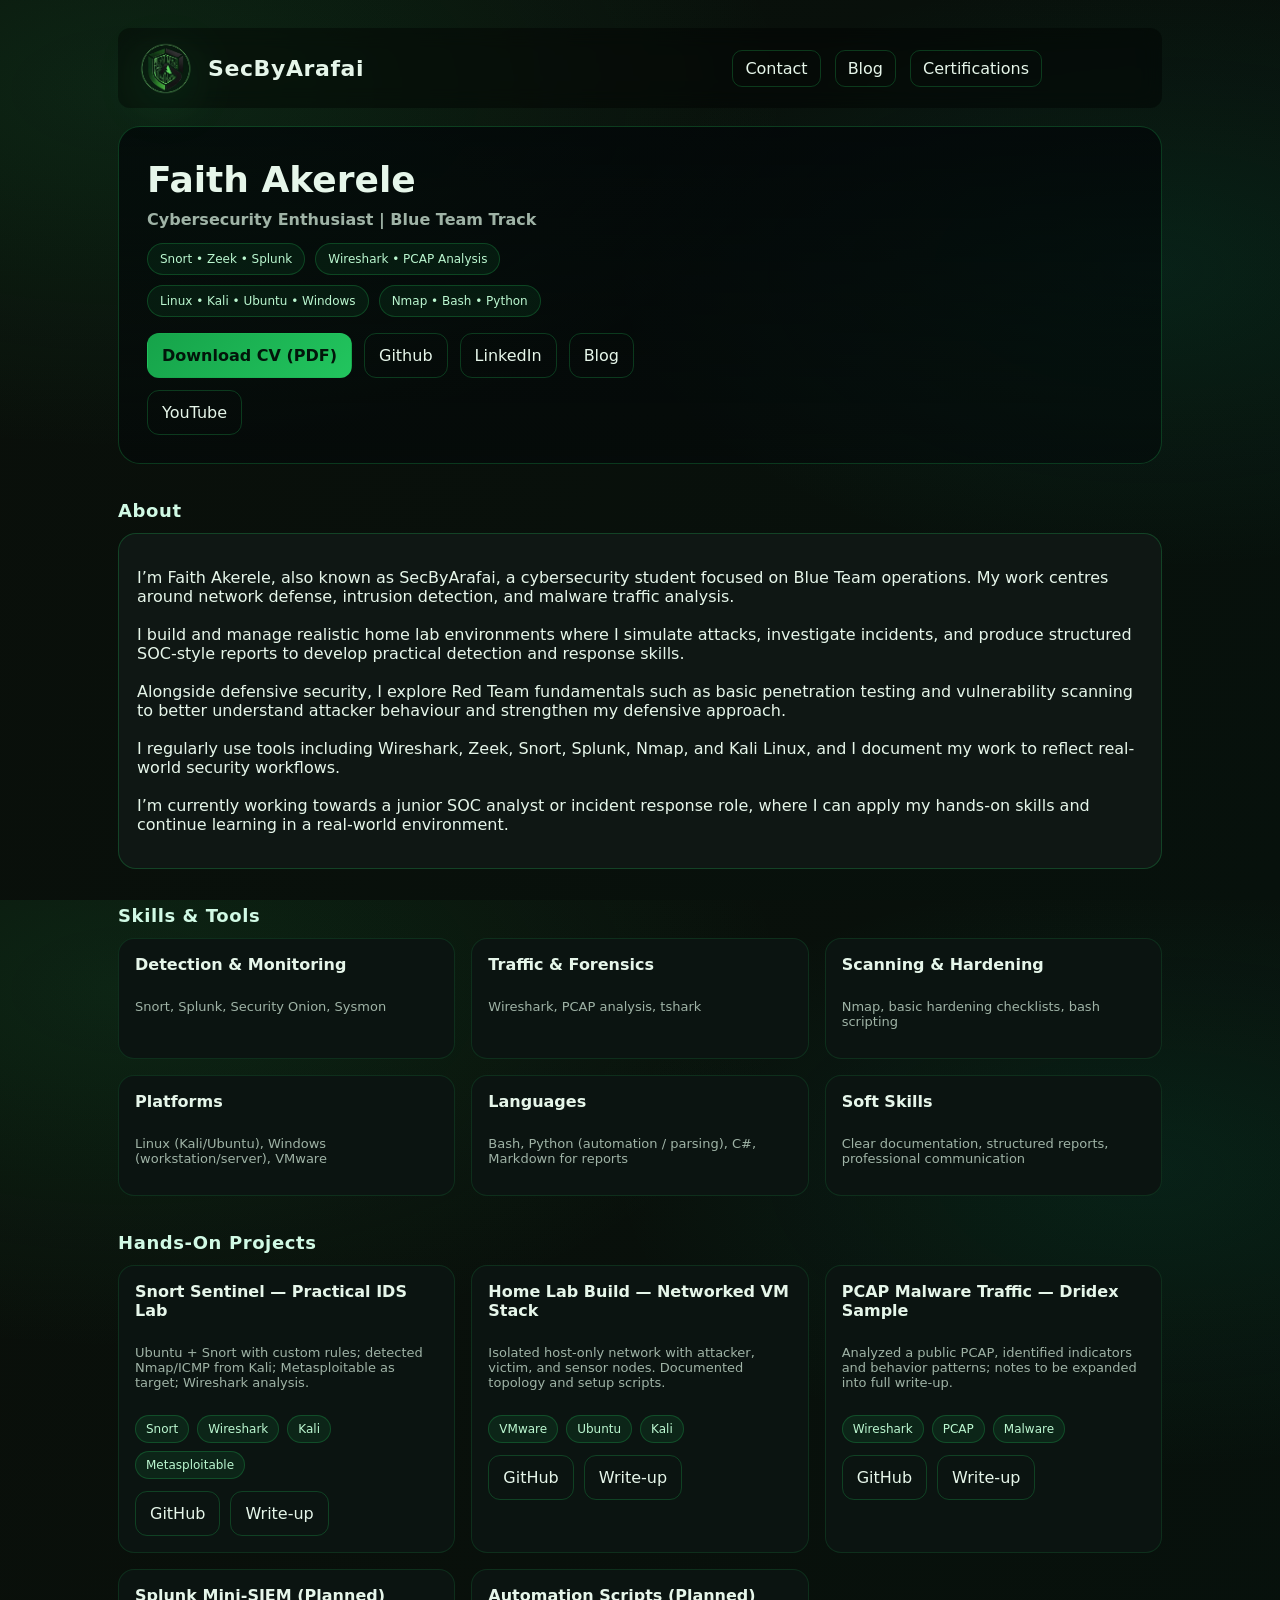
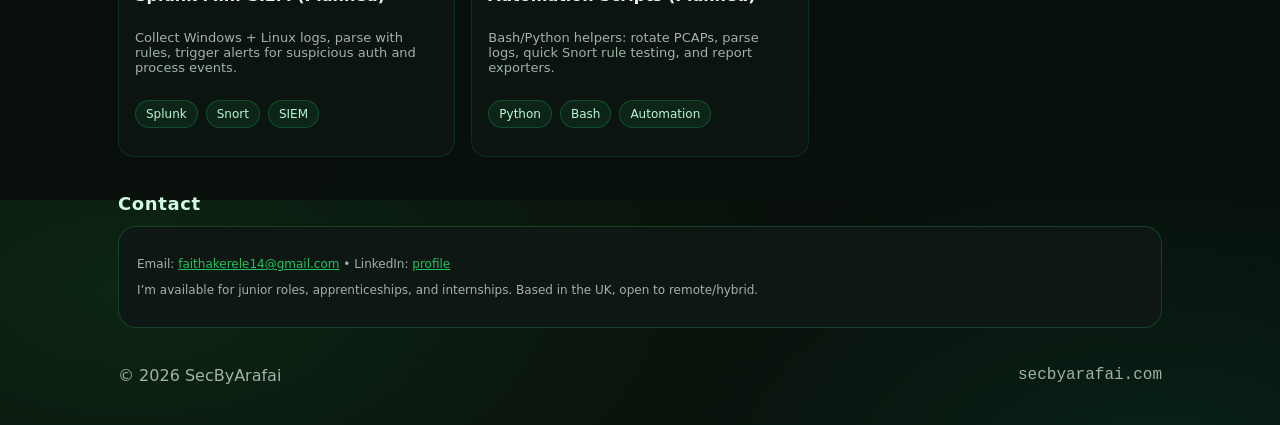
==== secbyarafai-main/index.html @ d33345d7 "Add files via upload" ====
<!doctype html>
<html lang="en">
  <head>
    <meta charset="utf-8" />
    <meta name="viewport" content="width=device-width, initial-scale=1" />
    <title>SecByArafai - Cybersecurity Portfolio</title>
    <meta
      name="description"
      content="SecByArafai - Cybersecurity portfolio. Blue Team, IDS, malware traffic analysis, and home lab projects. Recruiter-friendly."
    />
    <meta name="theme-color" content="#0b1110" />
    <meta property="og:title" content="SecByArafai - Cybersecurity Portfolio" />
    <meta
      property="og:description"
      content="Hands‑on security projects, skills, and certifications (Security+, CySA+)."
    />
    <meta property="og:type" content="website" />
    <meta property="og:url" content="https://secbyarafai.com" />
    <link rel="icon" href="img/logo-removebg-preview.png" />
    <link rel="stylesheet" href="style.css" />
  </head>
  <body>
    <div class="wrap">
      <header>
        <div class="brand">
          <img src="img/logo-removebg-preview.png" />
          <h1>SecByArafai</h1>
        </div>

        <!-- BURGER BUTTON -->
        <div class="menu-toggle" id="menu-toggle">☰</div>

        <nav id="nav-menu" aria-label="Primary">
          <a href="#contact">Contact</a>
          <a href="blog.html">Blog</a>
          <a href="certifications.html">Certifications</a>
        </nav>
      </header>

      <!-- HERO -->
      <section class="hero" id="top">
        <div>
          <h2>Faith Akerele</h2>
          <p>
            <strong>Cybersecurity Enthusiast | Blue Team Track</strong> <br />
          </p>
          <div class="badges">
            <span class="badge">Snort • Zeek • Splunk</span>
            <span class="badge">Wireshark • PCAP Analysis</span>
            <span class="badge">Linux • Kali • Ubuntu • Windows</span>
            <span class="badge">Nmap • Bash • Python</span>
          </div>
          <div class="cta">
            <a
              class="btn primary"
              href="files/FAITH AKERELE-CV.pdf"
              target="_blank"
              >Download CV (PDF)</a
            >
            <a
              class="btn"
              href="https://github.com/secbyarafai"
              target="_blank"
              rel="noopener"
              >Github</a
            >
            <a
              class="btn"
              href="https://www.linkedin.com/in/faith-akerele?lipi=urn%3Ali%3Apage%3Ad_flagship3_profile_view_base_contact_details%3Bx8mu2BXESqSLhinvtcN8IA%3D%3D"
              target="_blank"
              rel="noopener"
              >LinkedIn</a
            >
            <a
              class="btn"
              href="https://medium.com/@secbyarafai"
              target="_blank"
              rel="noopener"
              >Blog</a
            >
            <a
              class="btn"
              href="https://www.youtube.com/@secbyarafai"
              target="_blank"
              rel="noopener"
              >YouTube</a
            >
          </div>
        </div>
        <!-- <div class="panel">
          <div class="sec-title"><h3>Quick Profile</h3></div>
          <div class="list">
            <div class="item">
              <h4>Location</h4>
              <p class="small">
                United Kingdom (open to UK cyber apprenticeships / junior roles)
              </p>
            </div>
            <div class="item">
              <h4>Focus</h4>
              <p class="small">
                Blue Team, detection engineering, network security, SOC skills
              </p>
            </div>
            <div class="item">
              <h4>Blog</h4>
              <p class="small">
                <a
                  href="https://secbyarafai.blogspot.com/"
                  target="_blank"
                  rel="noopener"
                  >secbyarafai.blogspot.com</a
                >
              </p>
            </div>
            <div class="item">
               <a
              class="btn"  
              href="https://github.com/secbyarafai"
              target="_blank"
              rel="noopener"
              >Github</a
            >
            </div>
            <div class="item">
              <h4>LinkeIn</h4>
              <p class="small">
                <a
                  href="https://www.linkedin.com/in/akerele-faith-090ba2268/"
                  target="_blank"
                  rel="noopener"
                  >linkedin.com/secbyarafai</a
                >
              </p>
            </div>
          </div>
        </div> -->
      </section>

      <!-- ABOUT -->
      <section id="about">
        <div class="sec-title"><h3>About</h3></div>
        <div class="panel">
          <p>
            I’m Faith Akerele, also known as SecByArafai, a cybersecurity
            student focused on Blue Team operations. My work centres around
            network defense, intrusion detection, and malware traffic analysis.
            <br />
            <br />
            I build and manage realistic home lab environments where I simulate
            attacks, investigate incidents, and produce structured SOC-style
            reports to develop practical detection and response skills.
            <br /><br />
            Alongside defensive security, I explore Red Team fundamentals such
            as basic penetration testing and vulnerability scanning to better
            understand attacker behaviour and strengthen my defensive approach.
            <br /><br />
            I regularly use tools including Wireshark, Zeek, Snort, Splunk,
            Nmap, and Kali Linux, and I document my work to reflect real-world
            security workflows. <br /><br />
            I’m currently working towards a junior SOC analyst or incident
            response role, where I can apply my hands-on skills and continue
            learning in a real-world environment.
          </p>
        </div>
      </section>

      <!-- SKILLS -->
      <section id="skills">
        <div class="sec-title"><h3>Skills & Tools</h3></div>
        <div class="grid">
          <div class="card">
            <h4>Detection & Monitoring</h4>
            <p class="meta">Snort, Splunk, Security Onion, Sysmon</p>
          </div>
          <div class="card">
            <h4>Traffic & Forensics</h4>
            <p class="meta">Wireshark, PCAP analysis, tshark</p>
          </div>
          <div class="card">
            <h4>Scanning & Hardening</h4>
            <p class="meta">Nmap, basic hardening checklists, bash scripting</p>
          </div>
          <div class="card">
            <h4>Platforms</h4>
            <p class="meta">
              Linux (Kali/Ubuntu), Windows (workstation/server), VMware
            </p>
          </div>
          <div class="card">
            <h4>Languages</h4>
            <p class="meta">
              Bash, Python (automation / parsing), C#, Markdown for reports
            </p>
          </div>
          <div class="card">
            <h4>Soft Skills</h4>
            <p class="meta">
              Clear documentation, structured reports, professional
              communication
            </p>
          </div>
        </div>
      </section>

      <!-- PROJECTS -->
      <section id="projects">
        <div class="sec-title">
          <h3>Hands‑On Projects</h3>
        </div>
        <div class="grid" id="projectGrid"></div>
      </section>

      <!-- CONTACT -->
      <section id="contact">
        <div class="sec-title"><h3>Contact</h3></div>
        <div class="panel">
          <p class="small">
            Email:
            <a href="mailto:faithakerele14@gmail.com"
              >faithakerele14@gmail.com</a
            >
            • LinkedIn:
            <a
              href="https://www.linkedin.com/in/faith-akerele?lipi=urn%3Ali%3Apage%3Ad_flagship3_profile_view_base_contact_details%3Bx8mu2BXESqSLhinvtcN8IA%3D%3D"
              target="_blank"
              rel="noopener"
              >profile</a
            >
          </p>
          <p class="small">
            I’m available for junior roles, apprenticeships, and internships.
            Based in the UK, open to remote/hybrid.
          </p>
        </div>
      </section>

      <footer>
        <span>© <span id="year"></span> SecByArafai</span>
        <span class="mono">secbyarafai.com</span>
      </footer>
    </div>

    <script>
      // === EDIT ME: Projects data (8 slots) ======================================
      // Swap titles, descriptions, and links. Set hidden:true to temporarily hide.
      const projects = [
        {
          title: "Snort Sentinel — Practical IDS Lab",
          desc: "Ubuntu + Snort with custom rules; detected Nmap/ICMP from Kali; Metasploitable as target; Wireshark analysis.",
          tags: ["Snort", "Wireshark", "Kali", "Metasploitable"],
          links: {
            repo: "https://github.com/secbyarafai/Cybersecurity-Portfolio/tree/main/Projects/IDS-Lab",
            blog: "https://medium.com/@secbyarafai/practical-ids-lab-snort-a599915b10d6",
          },
        },
        {
          title: "Home Lab Build — Networked VM Stack",
          desc: "Isolated host‑only network with attacker, victim, and sensor nodes. Documented topology and setup scripts.",
          tags: ["VMware", "Ubuntu", "Kali"],
          links: {
            repo: "https://github.com/secbyarafai",
            blog: "https://secbyarafai.blogspot.com/2025/08/project-1-building-my-personal.html",
          },
        },
        {
          title: "PCAP Malware Traffic — Dridex Sample",
          desc: "Analyzed a public PCAP, identified indicators and behavior patterns; notes to be expanded into full write‑up.",
          tags: ["Wireshark", "PCAP", "Malware"],
          links: {
            repo: "https://github.com/secbyarafai/Cybersecurity-Portfolio/tree/main/Projects/Malware-Analysis",
            blog: "https://medium.com/@secbyarafai/malware-traffic-analysis-with-wireshark-detecting-dridex-c2-traffic-531d254edb0d",
          },
        },
        {
          title: "Splunk Mini‑SIEM (Planned)",
          desc: "Collect Windows + Linux logs, parse with rules, trigger alerts for suspicious auth and process events.",
          tags: ["Splunk", "Snort", "SIEM"],
          links: { repo: "#", blog: "#" },
        },
        // {
        //   title: "Zeek Network Telemetry (Planned)",
        //   desc: "Deploy Zeek alongside Snort; baseline traffic, create detections for scanning/strange TLS.",
        //   tags: ["Zeek", "Detection"],
        //   links: { repo: "#", blog: "#" },
        // },
        // {
        //   title: "Vulnerability Assessment Lab",
        //   desc: "Nmap + OpenVAS against a lab network; prioritize findings; remediation checklist and clean PDF report.",
        //   tags: ["Nmap", "OpenVAS", "Reporting"],
        //   links: { repo: "#", blog: "#" },
        // },
        // {
        //   title: "Phishing Simulation & Awareness (Planned)",
        //   desc: "Design a safe internal phishing campaign in lab; measure click‑through; write awareness guidance.",
        //   tags: ["Phishing", "Training"],
        //   links: { repo: "#", blog: "#" },
        // },
        {
          title: "Automation Scripts (Planned)",
          desc: "Bash/Python helpers: rotate PCAPs, parse logs, quick Snort rule testing, and report exporters.",
          tags: ["Python", "Bash", "Automation"],
          links: { repo: "#", blog: "#" },
        },
      ];

      const grid = document.getElementById("projectGrid");
      projects.forEach((p) => {
        const el = document.createElement("article");
        el.className = "card";
        el.innerHTML = `
        <h4>${p.title}</h4>
        <p class="meta">${p.desc}</p>
        <div class="tags">${(p.tags || [])
          .map((t) => `<span class='tag'>${t}</span>`)
          .join("")}</div>
        <div class="actions">
          ${
            p.links?.repo && p.links.repo !== "#"
              ? `<a class='btn' href='${p.links.repo}' target='_blank' rel='noopener'>GitHub</a>`
              : ""
          }
          ${
            p.links?.blog && p.links.blog !== "#"
              ? `<a class='btn' href='${p.links.blog}' target='_blank' rel='noopener'>Write‑up</a>`
              : ""
          }
        </div>`;
        grid.appendChild(el);
      });

      document.getElementById("year").textContent = new Date().getFullYear();

      const toggle = document.getElementById("menu-toggle");
      const nav = document.getElementById("nav-menu");

      toggle.addEventListener("click", () => {
        nav.classList.toggle("active");
        toggle.textContent = nav.classList.contains("active") ? "✕" : "☰";
      });
    </script>

    <!--
  EDITING NOTES (quick):
  1) Swap logo: replace logo.png in the same folder.
  2) Update CV link: replace SecByArafai_CV.pdf with your file or remove the button.
  3) Projects: edit the "projects" array above — add real links and descriptions as you publish.
  4) Colors: tweak --green / --green-2 if you want a different shade.
  5) Host: drop this file + logo into Netlify (or your existing repo) and point secbyarafai.com at it.
  --></body>
</html>
---- secbyarafai-main/style.css ----
:root {
        --bg: #0a0f0a;
        --panel: #0f1714;
        --panel2: #0b1411;
        --text: #e6f6ea;
        --muted: #9fb3a6;
        --green: #16a34a;
        --green-2: #22c55e;
        --outline: rgba(34, 197, 94, 0.25);
        --card: #0b1411;
        --card-border: rgba(34, 197, 94, 0.15);
      }
      * {
        box-sizing: border-box;
      }
      html,
      body {
        height: 100%;
      }
      body {
        margin: 0;
        background: radial-gradient(
            1100px 600px at 10% 10%,
            rgba(34, 197, 94, 0.12),
            transparent 60%
          ),
          radial-gradient(
            900px 500px at 90% 30%,
            rgba(16, 185, 129, 0.1),
            transparent 60%
          ),
          linear-gradient(120deg, var(--bg), #07110c);
        color: var(--text);
        font-family: ui-sans-serif, system-ui, -apple-system, Segoe UI, Roboto,
          Helvetica, Arial;
      }
      a {
        color: var(--green-2);
      }
      .wrap {
        max-width: 1100px;
        margin-inline: auto;
        padding: 28px;
      }
header {
  position: sticky;
  top: 0;
  z-index: 1000;

  display: flex;
  align-items: center;
  justify-content: space-between;

  padding: 12px 20px;

  background: rgba(0, 0, 0, 0.4);
  backdrop-filter: blur(10px);
  border-radius: 12px;
}
    
      .brand {
        display: flex;
        align-items: center;
        gap: 14px;
      }
      .brand img {
        width: 56px;
        height: 56px;
        object-fit: contain;
        filter: drop-shadow(0 10px 24px rgba(34, 197, 94, 0.35));
      }
      .brand h1 {
        margin: 0;
        font-size: 22px;
        letter-spacing: 0.6px;
      }
      .blog-img {
  width: 100%;
  height: 120px;   /* fixed height = clean layout */
  object-fit: cover;
  border-radius: 10px;
  margin: 10px 0;
}
.cert-img {
  width: 100%;
  height: 160px;
  object-fit: cover;
  border-radius: 12px;
  margin: 10px 0;
  cursor: pointer;
  transition: transform 0.2s ease;
}

.cert-img:hover {
  transform: scale(1.03);
}
      nav {
        display: flex;
        gap: 14px;
        flex-wrap: wrap;
        margin: 0 100px;
      }
      nav a {
        padding: 8px 12px;
        border: 1px solid var(--outline);
        border-radius: 10px;
        text-decoration: none;
        color: var(--text);
      }
      nav a:hover {
        background: rgba(34, 197, 94, 0.08);
      }

      .hero {
        margin-top: 18px;
        border: 1px solid var(--outline);
        background: linear-gradient(
          180deg,
          rgba(2, 6, 8, 0.75),
          rgba(2, 6, 8, 0.45)
        );
        padding: 28px;
        border-radius: 22px;
        display: grid;
        grid-template-columns: 1.1fr 0.9fr;
        gap: 22px;
      }
      .hero h2 {
        margin: 4px 0 10px;
        font-size: clamp(24px, 3.2vw, 36px);
      }
      .hero p {
        margin: 0;
        color: var(--muted);
      }
      .badges {
        margin-top: 14px;
        display: flex;
        gap: 10px;
        flex-wrap: wrap;
      }
      .badge {
        border: 1px solid var(--outline);
        background: rgba(34, 197, 94, 0.08);
        padding: 8px 12px;
        border-radius: 999px;
        font-size: 12px;
        color: #bbf7d0;
      }
      .cta {
        display: flex;
        gap: 12px;
        flex-wrap: wrap;
        margin-top: 16px;
      }
      .btn {
        display: inline-flex;
        align-items: center;
        gap: 10px;
        padding: 12px 14px;
        border-radius: 12px;
        border: 1px solid var(--outline);
        color: var(--text);
        text-decoration: none;
      }
      .btn.primary {
        background: linear-gradient(135deg, var(--green), var(--green-2));
        color: #02150a;
        border-color: transparent;
        font-weight: 700;
      }

      section {
        margin-top: 36px;
      }
      .sec-title {
        display: flex;
        align-items: center;
        justify-content: space-between;
        margin: 0 0 12px;
      }
      .sec-title h3 {
        margin: 0;
        font-size: 18px;
        letter-spacing: 0.6px;
        color: #d1fae5;
      }
      .panel {
        border: 1px solid var(--outline);
        background: var(--panel);
        border-radius: 18px;
        padding: 18px;
      }
      .grid {
        display: grid;
        grid-template-columns: repeat(3, minmax(0, 1fr));
        gap: 16px;
      }
      .card {
        border: 1px solid var(--card-border);
        border-radius: 16px;
        background: var(--card);
        padding: 16px;
        display: flex;
        flex-direction: column;
        gap: 12px;
      }
      .card h4 {
        margin: 0;
        font-size: 16px;
      }
      .tags {
        display: flex;
        gap: 8px;
        flex-wrap: wrap;
      }
      .tag {
        font-size: 12px;
        color: #bbf7d0;
        background: rgba(34, 197, 94, 0.1);
        padding: 6px 10px;
        border: 1px solid var(--outline);
        border-radius: 999px;
      }
      .card .meta {
        color: var(--muted);
        font-size: 13px;
      }
      .actions {
        display: flex;
        gap: 10px;
        flex-wrap: wrap;
      }
      .small {
        font-size: 12px;
        color: var(--muted);
      }

      .list {
        display: grid;
        grid-template-columns: repeat(2, minmax(0, 1fr));
        gap: 16px;
      }
      .list .item {
        border: 1px solid var(--outline);
        border-radius: 14px;
        padding: 14px;
        background: var(--panel2);
      }
      .list .item h4 {
        margin: 0 0 4px;
      }

      footer {
        margin: 38px 0 12px;
        color: var(--muted);
        display: flex;
        justify-content: space-between;
        flex-wrap: wrap;
        gap: 12px;
      }
      .mono {
        font-family: ui-monospace, SFMono-Regular, Menlo, Monaco, Consolas,
          "Liberation Mono", "Courier New", monospace;
      }

      @media (max-width: 980px) {
        .grid {
          grid-template-columns: repeat(2, minmax(0, 1fr));
        }
        .hero {
          grid-template-columns: 1fr;
        }
      }
      @media (max-width: 620px) {
        .grid {
          grid-template-columns: 1fr;
        }
        .list {
          grid-template-columns: 1fr;
        }
        .brand h1 {
          display: none;
        }
      }

      /* Focus rings for a11y */
      a:focus-visible,
      button:focus-visible {
        outline: 2px solid var(--green-2);
        outline-offset: 2px;
        border-radius: 8px;
      }
      .btn:hover{
        background-color: #0f1714;
      }

    /* Burger icon */
.menu-toggle {
  display: none;
  font-size: 26px;
  cursor: pointer;
  /* margin-left: 10px; */
  margin-left: auto;
}

/* Mobile styles */
:root {
        --bg: #0a0f0a;
        --panel: #0f1714;
        --panel2: #0b1411;
        --text: #e6f6ea;
        --muted: #9fb3a6;
        --green: #16a34a;
        --green-2: #22c55e;
        --outline: rgba(34, 197, 94, 0.25);
        --card: #0b1411;
        --card-border: rgba(34, 197, 94, 0.15);
      }
      * {
        box-sizing: border-box;
      }
      html,
      body {
        height: 100%;
      }
      body {
        margin: 0;
        background: radial-gradient(
            1100px 600px at 10% 10%,
            rgba(34, 197, 94, 0.12),
            transparent 60%
          ),
          radial-gradient(
            900px 500px at 90% 30%,
            rgba(16, 185, 129, 0.1),
            transparent 60%
          ),
          linear-gradient(120deg, var(--bg), #07110c);
        color: var(--text);
        font-family: ui-sans-serif, system-ui, -apple-system, Segoe UI, Roboto,
          Helvetica, Arial;
      }
      a {
        color: var(--green-2);
      }
      .wrap {
        max-width: 1100px;
        margin-inline: auto;
        padding: 28px;
      }
header {
  position: sticky;
  top: 0;
  z-index: 1000;

  /* also needs relative so child nav with position:absolute anchors here */
  /* sticky+relative both work together */
  
  display: flex;
  align-items: center;
  justify-content: space-between;

  padding: 12px 20px;

  background: rgba(0, 0, 0, 0.4);
  backdrop-filter: blur(10px);
  border-radius: 12px;

  /* needed so absolute nav can escape header bounds */
  overflow: visible;
}
    
      .brand {
        display: flex;
        align-items: center;
        gap: 14px;
      }
      .brand img {
        width: 56px;
        height: 56px;
        object-fit: contain;
        filter: drop-shadow(0 10px 24px rgba(34, 197, 94, 0.35));
      }
      .brand h1 {
        margin: 0;
        font-size: 22px;
        letter-spacing: 0.6px;
      }
      .blog-img {
  width: 100%;
  height: 120px;   /* fixed height = clean layout */
  object-fit: cover;
  border-radius: 10px;
  margin: 10px 0;
}
.cert-img {
  width: 100%;
  height: 160px;
  object-fit: cover;
  border-radius: 12px;
  margin: 10px 0;
  cursor: pointer;
  transition: transform 0.2s ease;
}

.cert-img:hover {
  transform: scale(1.03);
}
      nav {
        display: flex;
        gap: 14px;
        flex-wrap: wrap;
        margin: 0 100px;
      }
      nav a {
        padding: 8px 12px;
        border: 1px solid var(--outline);
        border-radius: 10px;
        text-decoration: none;
        color: var(--text);
      }
      nav a:hover {
        background: rgba(34, 197, 94, 0.08);
      }

      .hero {
        margin-top: 18px;
        border: 1px solid var(--outline);
        background: linear-gradient(
          180deg,
          rgba(2, 6, 8, 0.75),
          rgba(2, 6, 8, 0.45)
        );
        padding: 28px;
        border-radius: 22px;
        display: grid;
        grid-template-columns: 1.1fr 0.9fr;
        gap: 22px;
      }
      .hero h2 {
        margin: 4px 0 10px;
        font-size: clamp(24px, 3.2vw, 36px);
      }
      .hero p {
        margin: 0;
        color: var(--muted);
      }
      .badges {
        margin-top: 14px;
        display: flex;
        gap: 10px;
        flex-wrap: wrap;
      }
      .badge {
        border: 1px solid var(--outline);
        background: rgba(34, 197, 94, 0.08);
        padding: 8px 12px;
        border-radius: 999px;
        font-size: 12px;
        color: #bbf7d0;
      }
      .cta {
        display: flex;
        gap: 12px;
        flex-wrap: wrap;
        margin-top: 16px;
      }
      .btn {
        display: inline-flex;
        align-items: center;
        gap: 10px;
        padding: 12px 14px;
        border-radius: 12px;
        border: 1px solid var(--outline);
        color: var(--text);
        text-decoration: none;
      }
      .btn.primary {
        background: linear-gradient(135deg, var(--green), var(--green-2));
        color: #02150a;
        border-color: transparent;
        font-weight: 700;
      }

      section {
        margin-top: 36px;
      }
      .sec-title {
        display: flex;
        align-items: center;
        justify-content: space-between;
        margin: 0 0 12px;
      }
      .sec-title h3 {
        margin: 0;
        font-size: 18px;
        letter-spacing: 0.6px;
        color: #d1fae5;
      }
      .panel {
        border: 1px solid var(--outline);
        background: var(--panel);
        border-radius: 18px;
        padding: 18px;
      }
      .me{
        width: 100%;
        height: auto;
        border-radius: 12px;
        margin: 18px 0;
        display: block;
      }
      .grid {
        display: grid;
        grid-template-columns: repeat(3, minmax(0, 1fr));
        gap: 16px;
      }
      .card {
        border: 1px solid var(--card-border);
        border-radius: 16px;
        background: var(--card);
        padding: 16px;
        display: flex;
        flex-direction: column;
        gap: 12px;
      }
      .card h4 {
        margin: 0;
        font-size: 16px;
      }
      .tags {
        display: flex;
        gap: 8px;
        flex-wrap: wrap;
      }
      .tag {
        font-size: 12px;
        color: #bbf7d0;
        background: rgba(34, 197, 94, 0.1);
        padding: 6px 10px;
        border: 1px solid var(--outline);
        border-radius: 999px;
      }
      .card .meta {
        color: var(--muted);
        font-size: 13px;
      }
      .actions {
        display: flex;
        gap: 10px;
        flex-wrap: wrap;
      }
      .small {
        font-size: 12px;
        color: var(--muted);
      }

      .list {
        display: grid;
        grid-template-columns: repeat(2, minmax(0, 1fr));
        gap: 16px;
      }
      .list .item {
        border: 1px solid var(--outline);
        border-radius: 14px;
        padding: 14px;
        background: var(--panel2);
      }
      .list .item h4 {
        margin: 0 0 4px;
      }

      footer {
        margin: 38px 0 12px;
        color: var(--muted);
        display: flex;
        justify-content: space-between;
        flex-wrap: wrap;
        gap: 12px;
      }
      .mono {
        font-family: ui-monospace, SFMono-Regular, Menlo, Monaco, Consolas,
          "Liberation Mono", "Courier New", monospace;
      }

      @media (max-width: 980px) {
        .grid {
          grid-template-columns: repeat(2, minmax(0, 1fr));
        }
        .hero {
          grid-template-columns: 1fr;
        }
      }
      @media (max-width: 620px) {
        .grid {
          grid-template-columns: 1fr;
        }
        .list {
          grid-template-columns: 1fr;
        }
        .brand h1 {
          display: none;
        }
      }

      /* Focus rings for a11y */
      a:focus-visible,
      button:focus-visible {
        outline: 2px solid var(--green-2);
        outline-offset: 2px;
        border-radius: 8px;
      }
      .btn:hover{
        background-color: #0f1714;
      }

    /* Burger icon */
.menu-toggle {
  display: none;
  font-size: 26px;
  cursor: pointer;
  /* margin-left: 10px; */
  margin-left: auto;
}

/* Mobile styles */
@media (max-width: 768px) {

  .menu-toggle {
    display: block;
    font-size: 26px;
    cursor: pointer;
    margin-left: auto;
  }

  nav {
    display: none;
    flex-direction: column;
    position: absolute;
    top: calc(100% + 8px); /* sit just below the header */
    right: 0;
    z-index: 999;
    min-width: 250px;
    background: rgba(10, 20, 14, 0.97);
    border: 1px solid rgba(34, 197, 94, 0.25);
    border-radius: 12px;
    padding: 8px;
    gap: 4px;
    box-shadow: 0 8px 32px rgba(0, 0, 0, 0.5);
  }

  nav.active {
    display: flex;
  }

  nav a {
    padding: 10px 14px;
    border-radius: 8px;
    text-align: left;
    border: none; /* remove individual borders inside dropdown */
  }

  nav a:hover {
    background: rgba(34, 197, 94, 0.1);
  }
}

#lightbox {
  display: none;
  position: fixed;
  z-index: 9999;
  top: 0;
  left: 0;
  width: 100%;
  height: 100%;
  background: rgba(0,0,0,0.95);

  display: flex;
  justify-content: center;
  align-items: center;
}

#lightbox img {
  max-width: 95%;
  max-height: 95%;
  object-fit: contain;
  border-radius: 12px;
  transition: transform 0.2s ease;
}

#closeBtn {
  position: absolute;
  top: 20px;
  right: 30px;
  font-size: 40px;
  color: white;
  cursor: pointer;
}
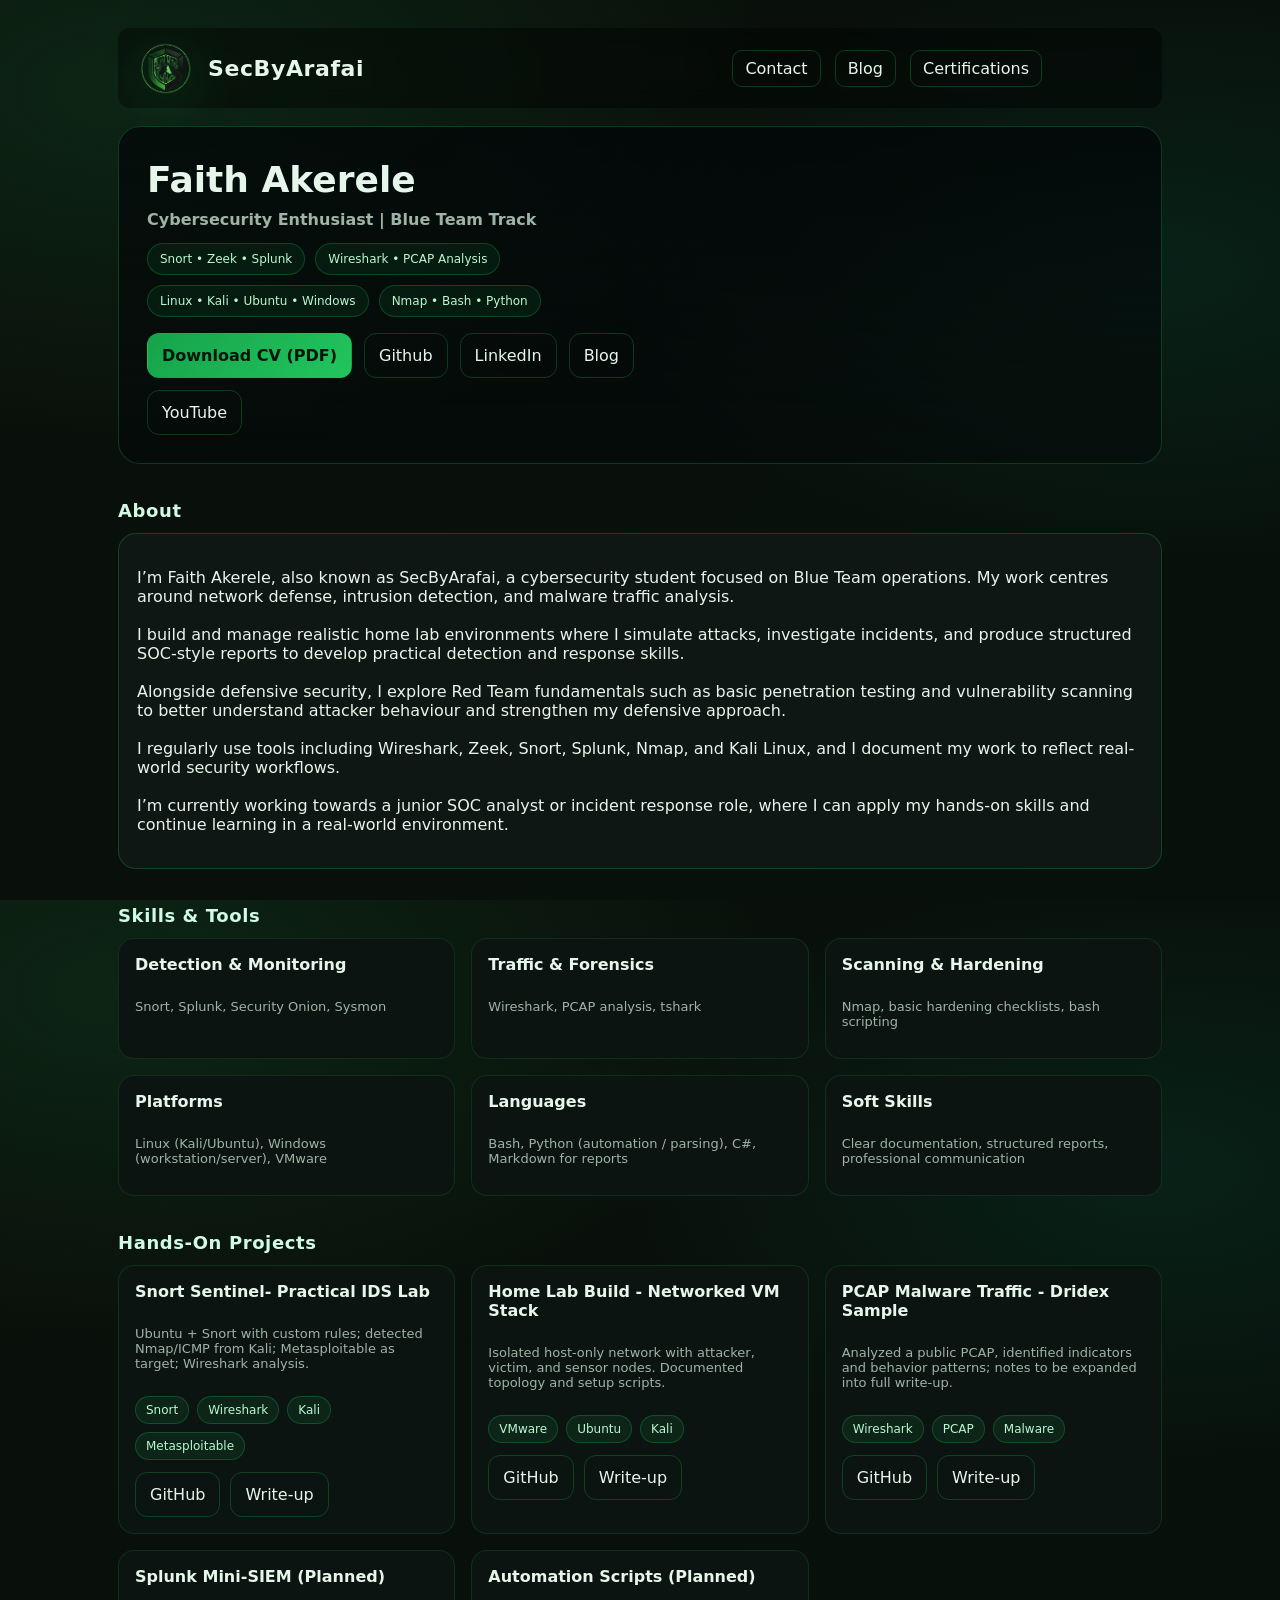
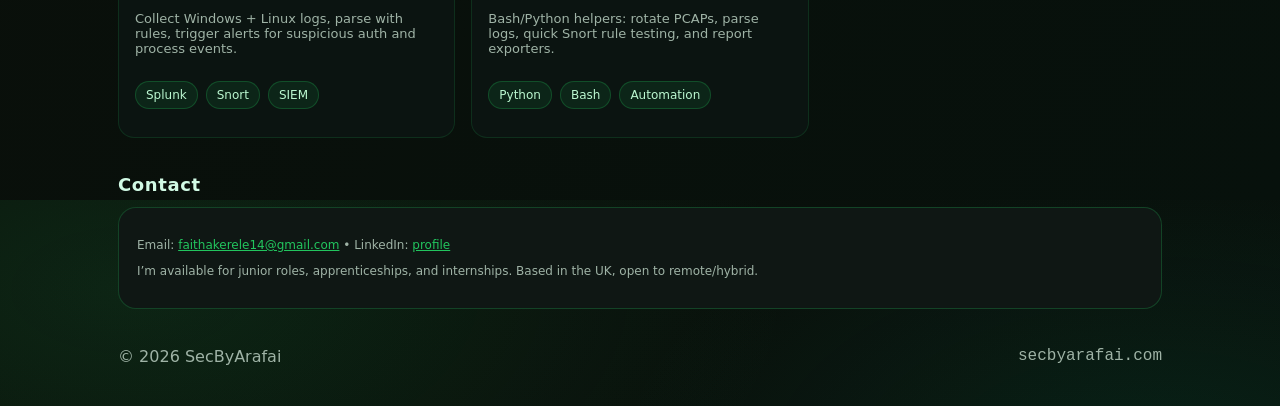
==== commit c562ef6b: "Add files via upload" ====
--- a/secbyarafai-main/index.html
+++ b/secbyarafai-main/index.html
@@ -3,10 +3,10 @@
   <head>
     <meta charset="utf-8" />
     <meta name="viewport" content="width=device-width, initial-scale=1" />
-    <title>SecByArafai - Cybersecurity Portfolio</title>
+    <title>SecByArafai Cybersecurity Portfolio</title>
     <meta
       name="description"
-      content="SecByArafai - Cybersecurity portfolio. Blue Team, IDS, malware traffic analysis, and home lab projects. Recruiter-friendly."
+      content="SecByArafai Cybersecurity portfolio. Blue Team, IDS, malware traffic analysis, and home lab projects. Recruiter-friendly."
     />
     <meta name="theme-color" content="#0b1110" />
     <meta property="og:title" content="SecByArafai - Cybersecurity Portfolio" />
@@ -246,7 +246,7 @@
       // Swap titles, descriptions, and links. Set hidden:true to temporarily hide.
       const projects = [
         {
-          title: "Snort Sentinel — Practical IDS Lab",
+          title: "Snort Sentinel- Practical IDS Lab",
           desc: "Ubuntu + Snort with custom rules; detected Nmap/ICMP from Kali; Metasploitable as target; Wireshark analysis.",
           tags: ["Snort", "Wireshark", "Kali", "Metasploitable"],
           links: {
@@ -255,7 +255,7 @@
           },
         },
         {
-          title: "Home Lab Build — Networked VM Stack",
+          title: "Home Lab Build - Networked VM Stack",
           desc: "Isolated host‑only network with attacker, victim, and sensor nodes. Documented topology and setup scripts.",
           tags: ["VMware", "Ubuntu", "Kali"],
           links: {
@@ -264,7 +264,7 @@
           },
         },
         {
-          title: "PCAP Malware Traffic — Dridex Sample",
+          title: "PCAP Malware Traffic - Dridex Sample",
           desc: "Analyzed a public PCAP, identified indicators and behavior patterns; notes to be expanded into full write‑up.",
           tags: ["Wireshark", "PCAP", "Malware"],
           links: {
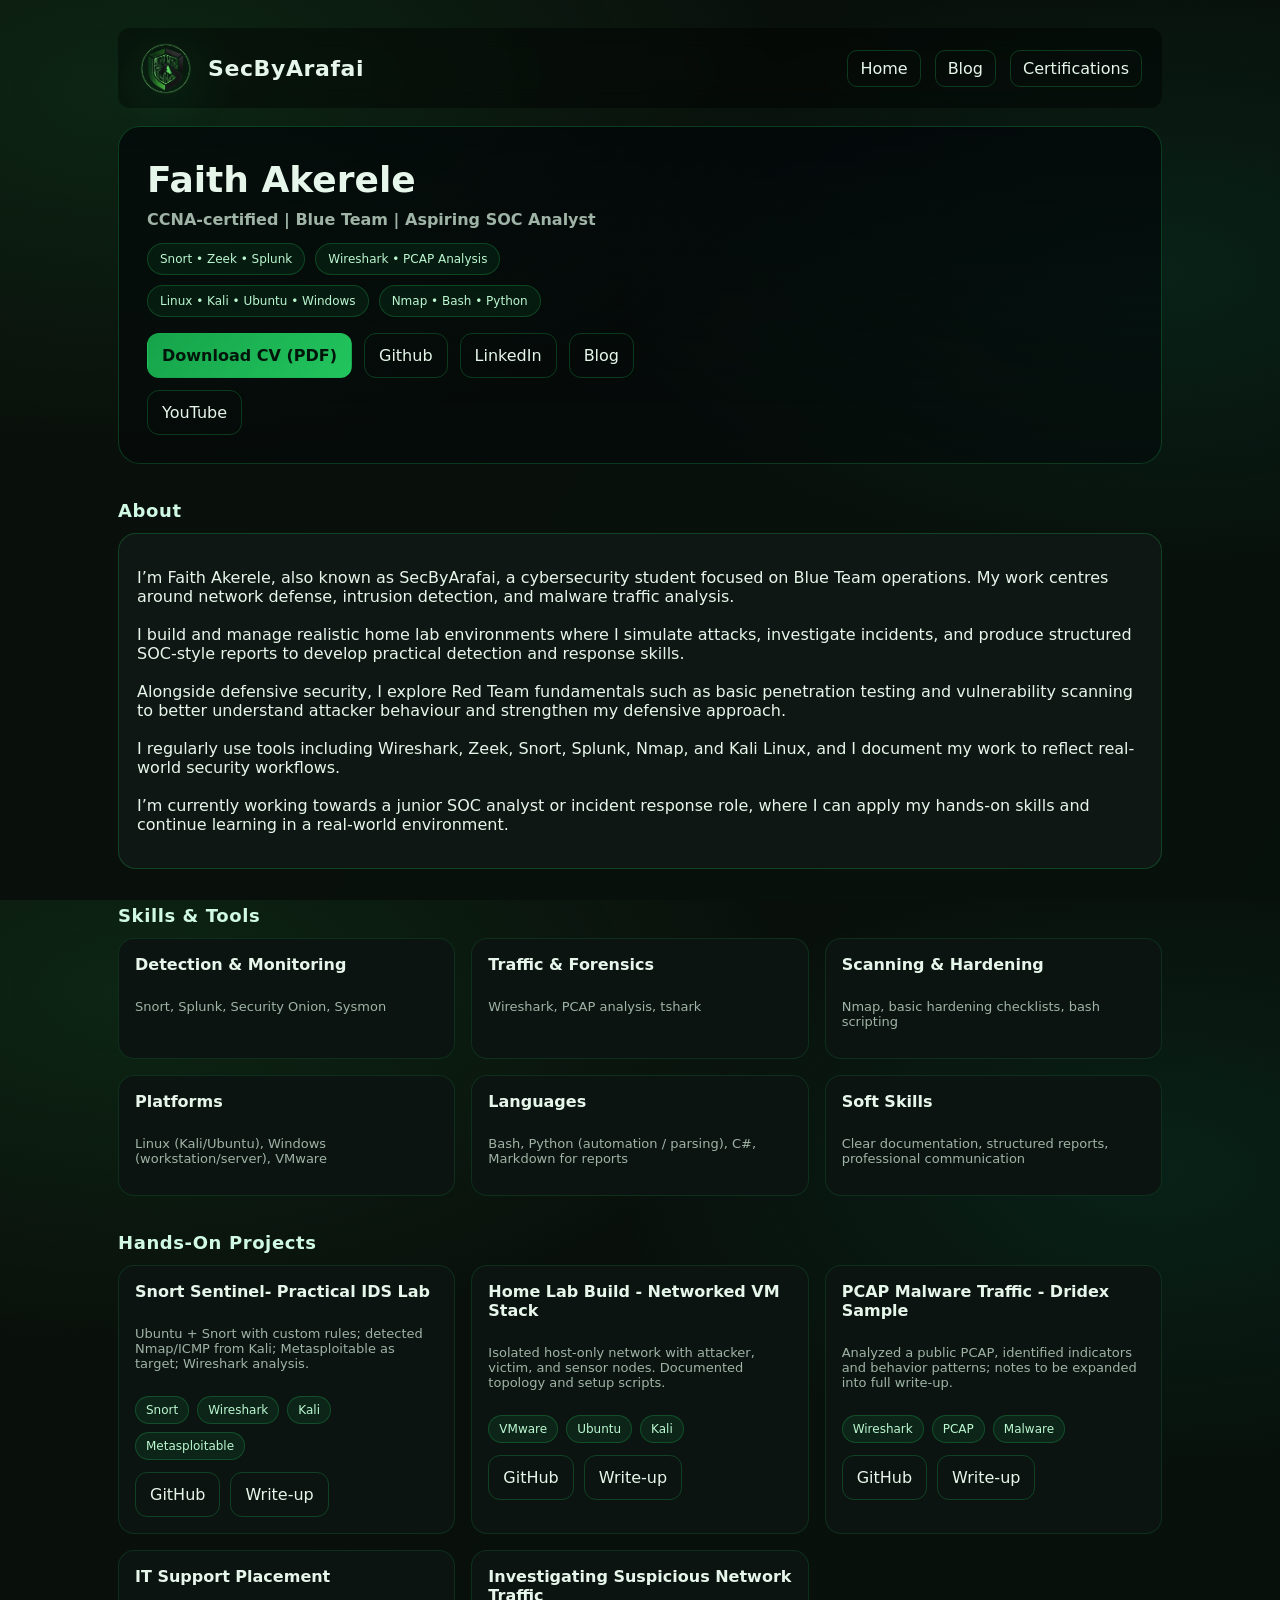
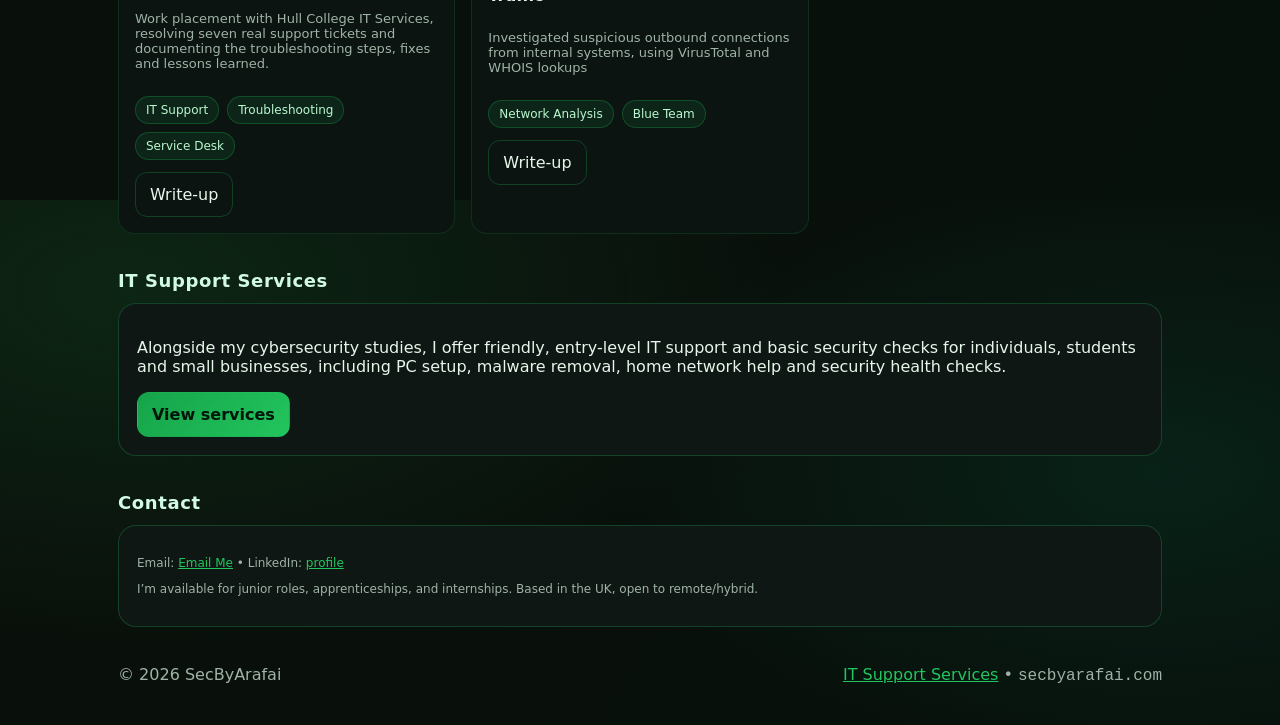
==== commit c173df8f: "Add files via upload" ====
--- a/secbyarafai-main/index.html
+++ b/secbyarafai-main/index.html
@@ -1,351 +1,305 @@
-<!doctype html>
-<html lang="en">
-  <head>
-    <meta charset="utf-8" />
-    <meta name="viewport" content="width=device-width, initial-scale=1" />
-    <title>SecByArafai Cybersecurity Portfolio</title>
-    <meta
-      name="description"
-      content="SecByArafai Cybersecurity portfolio. Blue Team, IDS, malware traffic analysis, and home lab projects. Recruiter-friendly."
-    />
-    <meta name="theme-color" content="#0b1110" />
-    <meta property="og:title" content="SecByArafai - Cybersecurity Portfolio" />
-    <meta
-      property="og:description"
-      content="Hands‑on security projects, skills, and certifications (Security+, CySA+)."
-    />
-    <meta property="og:type" content="website" />
-    <meta property="og:url" content="https://secbyarafai.com" />
-    <link rel="icon" href="img/logo-removebg-preview.png" />
-    <link rel="stylesheet" href="style.css" />
-  </head>
-  <body>
-    <div class="wrap">
-      <header>
-        <div class="brand">
-          <img src="img/logo-removebg-preview.png" />
-          <h1>SecByArafai</h1>
-        </div>
-
-        <!-- BURGER BUTTON -->
-        <div class="menu-toggle" id="menu-toggle">☰</div>
-
-        <nav id="nav-menu" aria-label="Primary">
-          <a href="#contact">Contact</a>
-          <a href="blog.html">Blog</a>
-          <a href="certifications.html">Certifications</a>
-        </nav>
-      </header>
-
-      <!-- HERO -->
-      <section class="hero" id="top">
-        <div>
-          <h2>Faith Akerele</h2>
-          <p>
-            <strong>Cybersecurity Enthusiast | Blue Team Track</strong> <br />
-          </p>
-          <div class="badges">
-            <span class="badge">Snort • Zeek • Splunk</span>
-            <span class="badge">Wireshark • PCAP Analysis</span>
-            <span class="badge">Linux • Kali • Ubuntu • Windows</span>
-            <span class="badge">Nmap • Bash • Python</span>
-          </div>
-          <div class="cta">
-            <a
-              class="btn primary"
-              href="files/FAITH AKERELE-CV.pdf"
-              target="_blank"
-              >Download CV (PDF)</a
-            >
-            <a
-              class="btn"
-              href="https://github.com/secbyarafai"
-              target="_blank"
-              rel="noopener"
-              >Github</a
-            >
-            <a
-              class="btn"
-              href="https://www.linkedin.com/in/faith-akerele?lipi=urn%3Ali%3Apage%3Ad_flagship3_profile_view_base_contact_details%3Bx8mu2BXESqSLhinvtcN8IA%3D%3D"
-              target="_blank"
-              rel="noopener"
-              >LinkedIn</a
-            >
-            <a
-              class="btn"
-              href="https://medium.com/@secbyarafai"
-              target="_blank"
-              rel="noopener"
-              >Blog</a
-            >
-            <a
-              class="btn"
-              href="https://www.youtube.com/@secbyarafai"
-              target="_blank"
-              rel="noopener"
-              >YouTube</a
-            >
-          </div>
-        </div>
-        <!-- <div class="panel">
-          <div class="sec-title"><h3>Quick Profile</h3></div>
-          <div class="list">
-            <div class="item">
-              <h4>Location</h4>
-              <p class="small">
-                United Kingdom (open to UK cyber apprenticeships / junior roles)
-              </p>
-            </div>
-            <div class="item">
-              <h4>Focus</h4>
-              <p class="small">
-                Blue Team, detection engineering, network security, SOC skills
-              </p>
-            </div>
-            <div class="item">
-              <h4>Blog</h4>
-              <p class="small">
-                <a
-                  href="https://secbyarafai.blogspot.com/"
-                  target="_blank"
-                  rel="noopener"
-                  >secbyarafai.blogspot.com</a
-                >
-              </p>
-            </div>
-            <div class="item">
-               <a
-              class="btn"  
-              href="https://github.com/secbyarafai"
-              target="_blank"
-              rel="noopener"
-              >Github</a
-            >
-            </div>
-            <div class="item">
-              <h4>LinkeIn</h4>
-              <p class="small">
-                <a
-                  href="https://www.linkedin.com/in/akerele-faith-090ba2268/"
-                  target="_blank"
-                  rel="noopener"
-                  >linkedin.com/secbyarafai</a
-                >
-              </p>
-            </div>
-          </div>
-        </div> -->
-      </section>
-
-      <!-- ABOUT -->
-      <section id="about">
-        <div class="sec-title"><h3>About</h3></div>
-        <div class="panel">
-          <p>
-            I’m Faith Akerele, also known as SecByArafai, a cybersecurity
-            student focused on Blue Team operations. My work centres around
-            network defense, intrusion detection, and malware traffic analysis.
-            <br />
-            <br />
-            I build and manage realistic home lab environments where I simulate
-            attacks, investigate incidents, and produce structured SOC-style
-            reports to develop practical detection and response skills.
-            <br /><br />
-            Alongside defensive security, I explore Red Team fundamentals such
-            as basic penetration testing and vulnerability scanning to better
-            understand attacker behaviour and strengthen my defensive approach.
-            <br /><br />
-            I regularly use tools including Wireshark, Zeek, Snort, Splunk,
-            Nmap, and Kali Linux, and I document my work to reflect real-world
-            security workflows. <br /><br />
-            I’m currently working towards a junior SOC analyst or incident
-            response role, where I can apply my hands-on skills and continue
-            learning in a real-world environment.
-          </p>
-        </div>
-      </section>
-
-      <!-- SKILLS -->
-      <section id="skills">
-        <div class="sec-title"><h3>Skills & Tools</h3></div>
-        <div class="grid">
-          <div class="card">
-            <h4>Detection & Monitoring</h4>
-            <p class="meta">Snort, Splunk, Security Onion, Sysmon</p>
-          </div>
-          <div class="card">
-            <h4>Traffic & Forensics</h4>
-            <p class="meta">Wireshark, PCAP analysis, tshark</p>
-          </div>
-          <div class="card">
-            <h4>Scanning & Hardening</h4>
-            <p class="meta">Nmap, basic hardening checklists, bash scripting</p>
-          </div>
-          <div class="card">
-            <h4>Platforms</h4>
-            <p class="meta">
-              Linux (Kali/Ubuntu), Windows (workstation/server), VMware
-            </p>
-          </div>
-          <div class="card">
-            <h4>Languages</h4>
-            <p class="meta">
-              Bash, Python (automation / parsing), C#, Markdown for reports
-            </p>
-          </div>
-          <div class="card">
-            <h4>Soft Skills</h4>
-            <p class="meta">
-              Clear documentation, structured reports, professional
-              communication
-            </p>
-          </div>
-        </div>
-      </section>
-
-      <!-- PROJECTS -->
-      <section id="projects">
-        <div class="sec-title">
-          <h3>Hands‑On Projects</h3>
-        </div>
-        <div class="grid" id="projectGrid"></div>
-      </section>
-
-      <!-- CONTACT -->
-      <section id="contact">
-        <div class="sec-title"><h3>Contact</h3></div>
-        <div class="panel">
-          <p class="small">
-            Email:
-            <a href="mailto:faithakerele14@gmail.com"
-              >faithakerele14@gmail.com</a
-            >
-            • LinkedIn:
-            <a
-              href="https://www.linkedin.com/in/faith-akerele?lipi=urn%3Ali%3Apage%3Ad_flagship3_profile_view_base_contact_details%3Bx8mu2BXESqSLhinvtcN8IA%3D%3D"
-              target="_blank"
-              rel="noopener"
-              >profile</a
-            >
-          </p>
-          <p class="small">
-            I’m available for junior roles, apprenticeships, and internships.
-            Based in the UK, open to remote/hybrid.
-          </p>
-        </div>
-      </section>
-
-      <footer>
-        <span>© <span id="year"></span> SecByArafai</span>
-        <span class="mono">secbyarafai.com</span>
-      </footer>
-    </div>
-
-    <script>
-      // === EDIT ME: Projects data (8 slots) ======================================
-      // Swap titles, descriptions, and links. Set hidden:true to temporarily hide.
-      const projects = [
-        {
-          title: "Snort Sentinel- Practical IDS Lab",
-          desc: "Ubuntu + Snort with custom rules; detected Nmap/ICMP from Kali; Metasploitable as target; Wireshark analysis.",
-          tags: ["Snort", "Wireshark", "Kali", "Metasploitable"],
-          links: {
-            repo: "https://github.com/secbyarafai/Cybersecurity-Portfolio/tree/main/Projects/IDS-Lab",
-            blog: "https://medium.com/@secbyarafai/practical-ids-lab-snort-a599915b10d6",
-          },
-        },
-        {
-          title: "Home Lab Build - Networked VM Stack",
-          desc: "Isolated host‑only network with attacker, victim, and sensor nodes. Documented topology and setup scripts.",
-          tags: ["VMware", "Ubuntu", "Kali"],
-          links: {
-            repo: "https://github.com/secbyarafai",
-            blog: "https://secbyarafai.blogspot.com/2025/08/project-1-building-my-personal.html",
-          },
-        },
-        {
-          title: "PCAP Malware Traffic - Dridex Sample",
-          desc: "Analyzed a public PCAP, identified indicators and behavior patterns; notes to be expanded into full write‑up.",
-          tags: ["Wireshark", "PCAP", "Malware"],
-          links: {
-            repo: "https://github.com/secbyarafai/Cybersecurity-Portfolio/tree/main/Projects/Malware-Analysis",
-            blog: "https://medium.com/@secbyarafai/malware-traffic-analysis-with-wireshark-detecting-dridex-c2-traffic-531d254edb0d",
-          },
-        },
-        {
-          title: "Splunk Mini‑SIEM (Planned)",
-          desc: "Collect Windows + Linux logs, parse with rules, trigger alerts for suspicious auth and process events.",
-          tags: ["Splunk", "Snort", "SIEM"],
-          links: { repo: "#", blog: "#" },
-        },
-        // {
-        //   title: "Zeek Network Telemetry (Planned)",
-        //   desc: "Deploy Zeek alongside Snort; baseline traffic, create detections for scanning/strange TLS.",
-        //   tags: ["Zeek", "Detection"],
-        //   links: { repo: "#", blog: "#" },
-        // },
-        // {
-        //   title: "Vulnerability Assessment Lab",
-        //   desc: "Nmap + OpenVAS against a lab network; prioritize findings; remediation checklist and clean PDF report.",
-        //   tags: ["Nmap", "OpenVAS", "Reporting"],
-        //   links: { repo: "#", blog: "#" },
-        // },
-        // {
-        //   title: "Phishing Simulation & Awareness (Planned)",
-        //   desc: "Design a safe internal phishing campaign in lab; measure click‑through; write awareness guidance.",
-        //   tags: ["Phishing", "Training"],
-        //   links: { repo: "#", blog: "#" },
-        // },
-        {
-          title: "Automation Scripts (Planned)",
-          desc: "Bash/Python helpers: rotate PCAPs, parse logs, quick Snort rule testing, and report exporters.",
-          tags: ["Python", "Bash", "Automation"],
-          links: { repo: "#", blog: "#" },
-        },
-      ];
-
-      const grid = document.getElementById("projectGrid");
-      projects.forEach((p) => {
-        const el = document.createElement("article");
-        el.className = "card";
-        el.innerHTML = `
-        <h4>${p.title}</h4>
-        <p class="meta">${p.desc}</p>
-        <div class="tags">${(p.tags || [])
-          .map((t) => `<span class='tag'>${t}</span>`)
-          .join("")}</div>
-        <div class="actions">
-          ${
-            p.links?.repo && p.links.repo !== "#"
-              ? `<a class='btn' href='${p.links.repo}' target='_blank' rel='noopener'>GitHub</a>`
-              : ""
-          }
-          ${
-            p.links?.blog && p.links.blog !== "#"
-              ? `<a class='btn' href='${p.links.blog}' target='_blank' rel='noopener'>Write‑up</a>`
-              : ""
-          }
-        </div>`;
-        grid.appendChild(el);
-      });
-
-      document.getElementById("year").textContent = new Date().getFullYear();
-
-      const toggle = document.getElementById("menu-toggle");
-      const nav = document.getElementById("nav-menu");
-
-      toggle.addEventListener("click", () => {
-        nav.classList.toggle("active");
-        toggle.textContent = nav.classList.contains("active") ? "✕" : "☰";
-      });
-    </script>
-
-    <!--
-  EDITING NOTES (quick):
-  1) Swap logo: replace logo.png in the same folder.
-  2) Update CV link: replace SecByArafai_CV.pdf with your file or remove the button.
-  3) Projects: edit the "projects" array above — add real links and descriptions as you publish.
-  4) Colors: tweak --green / --green-2 if you want a different shade.
-  5) Host: drop this file + logo into Netlify (or your existing repo) and point secbyarafai.com at it.
-  --></body>
-</html>
+<!doctype html>
+<html lang="en">
+  <head>
+    <meta charset="utf-8" />
+    <meta name="viewport" content="width=device-width, initial-scale=1" />
+    <title>SecByArafai | CCNA-certified Blue Team Portfolio</title>
+    <meta name="description" content="Portfolio of Faith Akerele (SecByArafai): CCNA-certified, Blue Team focused. Snort, Splunk, Wireshark and home lab projects." />
+    <meta name="theme-color" content="#0a0f0a" />
+    <link rel="canonical" href="https://www.secbyarafai.com/" />
+    <meta property="og:type" content="website" />
+    <meta property="og:site_name" content="SecByArafai" />
+    <meta property="og:title" content="SecByArafai | CCNA-certified Blue Team Portfolio" />
+    <meta property="og:description" content="Portfolio of Faith Akerele (SecByArafai): CCNA-certified, Blue Team focused. Snort, Splunk, Wireshark and home lab projects." />
+    <meta property="og:url" content="https://www.secbyarafai.com/" />
+    <meta property="og:image" content="https://www.secbyarafai.com/img/logo-removebg-preview.png" />
+    <meta name="twitter:card" content="summary" />
+    <link rel="icon" href="img/logo-removebg-preview.png" />
+    <link rel="stylesheet" href="style.css" />
+  </head>
+  <body>
+    <div class="wrap">
+      <header>
+        <a class="brand" href="index.html"><img src="img/logo-removebg-preview.png" alt="SecByArafai logo" /><h1>SecByArafai</h1></a>
+        <button class="menu-toggle" id="menu-toggle" type="button" aria-label="Menu" aria-expanded="false" aria-controls="nav-menu">&#9776;</button>
+        <nav id="nav-menu" aria-label="Primary">
+          <a href="index.html">Home</a>
+          <!-- <a href="services.html">Services</a> -->
+          <a href="blog.html">Blog</a>
+          <a href="certifications.html">Certifications</a>
+          <!-- <a href="https://learn.secbyarafai.com">Free Cheat Sheet</a> -->
+        </nav>
+      </header>
+
+      <!-- HERO -->
+      <section class="hero" id="top">
+        <div>
+          <h2>Faith Akerele</h2>
+          <p>
+            <strong>CCNA-certified | Blue Team | Aspiring SOC Analyst</strong> <br />
+          </p>
+          <div class="badges">
+            <span class="badge">Snort • Zeek • Splunk</span>
+            <span class="badge">Wireshark • PCAP Analysis</span>
+            <span class="badge">Linux • Kali • Ubuntu • Windows</span>
+            <span class="badge">Nmap • Bash • Python</span>
+          </div>
+          <div class="cta">
+            <a
+              class="btn primary"
+              href="files/Faith_Akerele.pdf"
+              target="_blank" rel="noopener"
+              >Download CV (PDF)</a
+            >
+            <!-- <a class="btn" href="https://learn.secbyarafai.com">Free CCNA Cheat Sheet</a> -->
+            <a
+              class="btn"
+              href="https://github.com/secbyarafai"
+              target="_blank" rel="noopener"
+              rel="noopener"
+              >Github</a
+            >
+            <a
+              class="btn"
+              href="https://www.linkedin.com/in/faith-akerele"
+              target="_blank" rel="noopener"
+              rel="noopener"
+              >LinkedIn</a
+            >
+            <a
+              class="btn"
+              href="https://medium.com/@secbyarafai"
+              target="_blank" rel="noopener"
+              rel="noopener"
+              >Blog</a
+            >
+            <a
+              class="btn"
+              href="https://www.youtube.com/@secbyarafai"
+              target="_blank" rel="noopener"
+              rel="noopener"
+              >YouTube</a
+            >
+          </div>
+        </div>
+        </section>
+
+      <!-- ABOUT -->
+      <section id="about">
+        <div class="sec-title"><h3>About</h3></div>
+        <div class="panel">
+          <p>
+            I’m Faith Akerele, also known as SecByArafai, a cybersecurity
+            student focused on Blue Team operations. My work centres around
+            network defense, intrusion detection, and malware traffic analysis.
+            <br />
+            <br />
+            I build and manage realistic home lab environments where I simulate
+            attacks, investigate incidents, and produce structured SOC-style
+            reports to develop practical detection and response skills.
+            <br /><br />
+            Alongside defensive security, I explore Red Team fundamentals such
+            as basic penetration testing and vulnerability scanning to better
+            understand attacker behaviour and strengthen my defensive approach.
+            <br /><br />
+            I regularly use tools including Wireshark, Zeek, Snort, Splunk,
+            Nmap, and Kali Linux, and I document my work to reflect real-world
+            security workflows. <br /><br />
+            I’m currently working towards a junior SOC analyst or incident
+            response role, where I can apply my hands-on skills and continue
+            learning in a real-world environment.
+          </p>
+        </div>
+      </section>
+
+      <!-- SKILLS -->
+      <section id="skills">
+        <div class="sec-title"><h3>Skills & Tools</h3></div>
+        <div class="grid">
+          <div class="card">
+            <h4>Detection & Monitoring</h4>
+            <p class="meta">Snort, Splunk, Security Onion, Sysmon</p>
+          </div>
+          <div class="card">
+            <h4>Traffic & Forensics</h4>
+            <p class="meta">Wireshark, PCAP analysis, tshark</p>
+          </div>
+          <div class="card">
+            <h4>Scanning & Hardening</h4>
+            <p class="meta">Nmap, basic hardening checklists, bash scripting</p>
+          </div>
+          <div class="card">
+            <h4>Platforms</h4>
+            <p class="meta">
+              Linux (Kali/Ubuntu), Windows (workstation/server), VMware
+            </p>
+          </div>
+          <div class="card">
+            <h4>Languages</h4>
+            <p class="meta">
+              Bash, Python (automation / parsing), C#, Markdown for reports
+            </p>
+          </div>
+          <div class="card">
+            <h4>Soft Skills</h4>
+            <p class="meta">
+              Clear documentation, structured reports, professional
+              communication
+            </p>
+          </div>
+        </div>
+      </section>
+
+      <!-- PROJECTS -->
+      <section id="projects">
+        <div class="sec-title">
+          <h3>Hands‑On Projects</h3>
+        </div>
+        <div class="grid" id="projectGrid"></div>
+      </section>
+      <!-- SERVICES -->
+      <section id="services">
+        <div class="sec-title"><h3>IT Support Services</h3></div>
+        <div class="panel">
+          <p>
+            Alongside my cybersecurity studies, I offer friendly, entry-level IT
+            support and basic security checks for individuals, students and small
+            businesses, including PC setup, malware removal, home network help and
+            security health checks.
+          </p>
+          <div class="cta">
+            <a class="btn primary" href="https://services.secbyarafai.com" target="_blank" rel="noopener">View services</a>
+          </div>
+        </div>
+      </section>
+      <!-- CONTACT -->
+      <section id="contact">
+        <div class="sec-title"><h3>Contact</h3></div>
+        <div class="panel">
+          <p class="small">
+            Email:
+            <a href="mailto:info@secbyarafai.com"
+              >Email Me</a
+            >
+            • LinkedIn:
+            <a
+              href="https://www.linkedin.com/in/faith-akerele"
+              target="_blank" rel="noopener"
+              rel="noopener"
+              >profile</a
+            >
+          </p>
+          <p class="small">
+            I’m available for junior roles, apprenticeships, and internships.
+            Based in the UK, open to remote/hybrid.
+          </p>
+        </div>
+      </section>
+
+      <footer>
+        <span>© <span id="year"></span> SecByArafai</span>
+        <span>
+          <a href="https://services.secbyarafai.com" target="_blank" rel="noopener">IT Support Services</a>
+          &bull; <span class="mono">secbyarafai.com</span>
+        </span>
+      </footer>
+    </div>
+
+    <script>
+      // === EDIT ME: Projects data (8 slots) ======================================
+      // Swap titles, descriptions, and links. Set hidden:true to temporarily hide.
+      const projects = [
+        {
+          title: "Snort Sentinel- Practical IDS Lab",
+          desc: "Ubuntu + Snort with custom rules; detected Nmap/ICMP from Kali; Metasploitable as target; Wireshark analysis.",
+          tags: ["Snort", "Wireshark", "Kali", "Metasploitable"],
+          links: {
+            repo: "https://github.com/secbyarafai/Cybersecurity-Portfolio/tree/main/Projects/IDS-Lab",
+            blog: "https://medium.com/@secbyarafai/practical-ids-lab-snort-a599915b10d6",
+          },
+        },
+        {
+          title: "Home Lab Build - Networked VM Stack",
+          desc: "Isolated host‑only network with attacker, victim, and sensor nodes. Documented topology and setup scripts.",
+          tags: ["VMware", "Ubuntu", "Kali"],
+          links: {
+            repo: "https://github.com/secbyarafai",
+            blog: "blog/post1.html",
+          },
+        },
+        {
+          title: "PCAP Malware Traffic - Dridex Sample",
+          desc: "Analyzed a public PCAP, identified indicators and behavior patterns; notes to be expanded into full write‑up.",
+          tags: ["Wireshark", "PCAP", "Malware"],
+          links: {
+            repo: "https://github.com/secbyarafai/Cybersecurity-Portfolio/tree/main/Projects/Malware-Analysis",
+            blog: "https://medium.com/@secbyarafai/malware-traffic-analysis-with-wireshark-detecting-dridex-c2-traffic-531d254edb0d",
+          },
+        },
+        {
+           title: "IT Support Placement",
+           desc: "Work placement with Hull College IT Services, resolving seven real support tickets and documenting the troubleshooting steps, fixes and lessons learned.",
+           tags: ["IT Support", "Troubleshooting", "Service Desk"],
+           links: { repo: "#", blog: "https://medium.com/@secbyarafai/it-support-placement-at-hull-college-seven-real-tickets-seven-repairs-9ee90f46157d?sharedUserId=secbyarafai" },
+         },
+         {
+           title: "Investigating Suspicious Network Traffic",
+           desc: "Investigated suspicious outbound connections from internal systems, using VirusTotal and WHOIS lookups",
+           tags: ["Network Analysis", "Blue Team"],
+           links: { repo: "#", blog: "https://medium.com/@secbyarafai/investigating-suspicious-network-traffic-using-virustotal-and-whois-9dbd17a43992?sharedUserId=secbyarafai" },
+         },
+        // {
+        //   title: "Phishing Simulation & Awareness (Planned)",
+        //   desc: "Design a safe internal phishing campaign in lab; measure click‑through; write awareness guidance.",
+        //   tags: ["Phishing", "Training"],
+        //   links: { repo: "#", blog: "#" },
+        // },
+        ];
+
+      const grid = document.getElementById("projectGrid");
+      projects.forEach((p) => {
+        const el = document.createElement("article");
+        el.className = "card";
+        el.innerHTML = `
+        <h4>${p.title}</h4>
+        <p class="meta">${p.desc}</p>
+        <div class="tags">${(p.tags || [])
+          .map((t) => `<span class='tag'>${t}</span>`)
+          .join("")}</div>
+        <div class="actions">
+          ${
+            p.links?.repo && p.links.repo !== "#"
+              ? `<a class='btn' href='${p.links.repo}' target='_blank' rel='noopener'>GitHub</a>`
+              : ""
+          }
+          ${
+            p.links?.blog && p.links.blog !== "#"
+              ? `<a class='btn' href='${p.links.blog}' target='_blank' rel='noopener'>Write‑up</a>`
+              : ""
+          }
+        </div>`;
+        grid.appendChild(el);
+      });
+
+      document.getElementById("year").textContent = new Date().getFullYear();
+
+      const toggle = document.getElementById("menu-toggle");
+      const nav = document.getElementById("nav-menu");
+
+      toggle.addEventListener("click", () => {
+        nav.classList.toggle("active");
+        const open = nav.classList.contains("active");
+        toggle.innerHTML = open ? "&#10005;" : "&#9776;";
+        toggle.setAttribute("aria-expanded", open);
+      });
+    </script>
+
+    <!--
+  EDITING NOTES (quick):
+  1) Swap logo: replace logo.png in the same folder.
+  2) Update CV link: replace SecByArafai_CV.pdf with your file or remove the button.
+  3) Projects: edit the "projects" array above — add real links and descriptions as you publish.
+  4) Colors: tweak --green / --green-2 if you want a different shade.
+  5) Host: drop this file + logo into Netlify (or your existing repo) and point secbyarafai.com at it.
+  --></body>
+</html>
--- a/secbyarafai-main/style.css
+++ b/secbyarafai-main/style.css
@@ -1,700 +1,408 @@
-
-      :root {
-        --bg: #0a0f0a;
-        --panel: #0f1714;
-        --panel2: #0b1411;
-        --text: #e6f6ea;
-        --muted: #9fb3a6;
-        --green: #16a34a;
-        --green-2: #22c55e;
-        --outline: rgba(34, 197, 94, 0.25);
-        --card: #0b1411;
-        --card-border: rgba(34, 197, 94, 0.15);
-      }
-      * {
-        box-sizing: border-box;
-      }
-      html,
-      body {
-        height: 100%;
-      }
-      body {
-        margin: 0;
-        background: radial-gradient(
-            1100px 600px at 10% 10%,
-            rgba(34, 197, 94, 0.12),
-            transparent 60%
-          ),
-          radial-gradient(
-            900px 500px at 90% 30%,
-            rgba(16, 185, 129, 0.1),
-            transparent 60%
-          ),
-          linear-gradient(120deg, var(--bg), #07110c);
-        color: var(--text);
-        font-family: ui-sans-serif, system-ui, -apple-system, Segoe UI, Roboto,
-          Helvetica, Arial;
-      }
-      a {
-        color: var(--green-2);
-      }
-      .wrap {
-        max-width: 1100px;
-        margin-inline: auto;
-        padding: 28px;
-      }
-header {
-  position: sticky;
-  top: 0;
-  z-index: 1000;
-
-  display: flex;
-  align-items: center;
-  justify-content: space-between;
-
-  padding: 12px 20px;
-
-  background: rgba(0, 0, 0, 0.4);
-  backdrop-filter: blur(10px);
-  border-radius: 12px;
-}
-    
-      .brand {
-        display: flex;
-        align-items: center;
-        gap: 14px;
-      }
-      .brand img {
-        width: 56px;
-        height: 56px;
-        object-fit: contain;
-        filter: drop-shadow(0 10px 24px rgba(34, 197, 94, 0.35));
-      }
-      .brand h1 {
-        margin: 0;
-        font-size: 22px;
-        letter-spacing: 0.6px;
-      }
-      .blog-img {
-  width: 100%;
-  height: 120px;   /* fixed height = clean layout */
-  object-fit: cover;
-  border-radius: 10px;
-  margin: 10px 0;
-}
-.cert-img {
-  width: 100%;
-  height: 160px;
-  object-fit: cover;
-  border-radius: 12px;
-  margin: 10px 0;
-  cursor: pointer;
-  transition: transform 0.2s ease;
-}
-
-.cert-img:hover {
-  transform: scale(1.03);
-}
-      nav {
-        display: flex;
-        gap: 14px;
-        flex-wrap: wrap;
-        margin: 0 100px;
-      }
-      nav a {
-        padding: 8px 12px;
-        border: 1px solid var(--outline);
-        border-radius: 10px;
-        text-decoration: none;
-        color: var(--text);
-      }
-      nav a:hover {
-        background: rgba(34, 197, 94, 0.08);
-      }
-
-      .hero {
-        margin-top: 18px;
-        border: 1px solid var(--outline);
-        background: linear-gradient(
-          180deg,
-          rgba(2, 6, 8, 0.75),
-          rgba(2, 6, 8, 0.45)
-        );
-        padding: 28px;
-        border-radius: 22px;
-        display: grid;
-        grid-template-columns: 1.1fr 0.9fr;
-        gap: 22px;
-      }
-      .hero h2 {
-        margin: 4px 0 10px;
-        font-size: clamp(24px, 3.2vw, 36px);
-      }
-      .hero p {
-        margin: 0;
-        color: var(--muted);
-      }
-      .badges {
-        margin-top: 14px;
-        display: flex;
-        gap: 10px;
-        flex-wrap: wrap;
-      }
-      .badge {
-        border: 1px solid var(--outline);
-        background: rgba(34, 197, 94, 0.08);
-        padding: 8px 12px;
-        border-radius: 999px;
-        font-size: 12px;
-        color: #bbf7d0;
-      }
-      .cta {
-        display: flex;
-        gap: 12px;
-        flex-wrap: wrap;
-        margin-top: 16px;
-      }
-      .btn {
-        display: inline-flex;
-        align-items: center;
-        gap: 10px;
-        padding: 12px 14px;
-        border-radius: 12px;
-        border: 1px solid var(--outline);
-        color: var(--text);
-        text-decoration: none;
-      }
-      .btn.primary {
-        background: linear-gradient(135deg, var(--green), var(--green-2));
-        color: #02150a;
-        border-color: transparent;
-        font-weight: 700;
-      }
-
-      section {
-        margin-top: 36px;
-      }
-      .sec-title {
-        display: flex;
-        align-items: center;
-        justify-content: space-between;
-        margin: 0 0 12px;
-      }
-      .sec-title h3 {
-        margin: 0;
-        font-size: 18px;
-        letter-spacing: 0.6px;
-        color: #d1fae5;
-      }
-      .panel {
-        border: 1px solid var(--outline);
-        background: var(--panel);
-        border-radius: 18px;
-        padding: 18px;
-      }
-      .grid {
-        display: grid;
-        grid-template-columns: repeat(3, minmax(0, 1fr));
-        gap: 16px;
-      }
-      .card {
-        border: 1px solid var(--card-border);
-        border-radius: 16px;
-        background: var(--card);
-        padding: 16px;
-        display: flex;
-        flex-direction: column;
-        gap: 12px;
-      }
-      .card h4 {
-        margin: 0;
-        font-size: 16px;
-      }
-      .tags {
-        display: flex;
-        gap: 8px;
-        flex-wrap: wrap;
-      }
-      .tag {
-        font-size: 12px;
-        color: #bbf7d0;
-        background: rgba(34, 197, 94, 0.1);
-        padding: 6px 10px;
-        border: 1px solid var(--outline);
-        border-radius: 999px;
-      }
-      .card .meta {
-        color: var(--muted);
-        font-size: 13px;
-      }
-      .actions {
-        display: flex;
-        gap: 10px;
-        flex-wrap: wrap;
-      }
-      .small {
-        font-size: 12px;
-        color: var(--muted);
-      }
-
-      .list {
-        display: grid;
-        grid-template-columns: repeat(2, minmax(0, 1fr));
-        gap: 16px;
-      }
-      .list .item {
-        border: 1px solid var(--outline);
-        border-radius: 14px;
-        padding: 14px;
-        background: var(--panel2);
-      }
-      .list .item h4 {
-        margin: 0 0 4px;
-      }
-
-      footer {
-        margin: 38px 0 12px;
-        color: var(--muted);
-        display: flex;
-        justify-content: space-between;
-        flex-wrap: wrap;
-        gap: 12px;
-      }
-      .mono {
-        font-family: ui-monospace, SFMono-Regular, Menlo, Monaco, Consolas,
-          "Liberation Mono", "Courier New", monospace;
-      }
-
-      @media (max-width: 980px) {
-        .grid {
-          grid-template-columns: repeat(2, minmax(0, 1fr));
-        }
-        .hero {
-          grid-template-columns: 1fr;
-        }
-      }
-      @media (max-width: 620px) {
-        .grid {
-          grid-template-columns: 1fr;
-        }
-        .list {
-          grid-template-columns: 1fr;
-        }
-        .brand h1 {
-          display: none;
-        }
-      }
-
-      /* Focus rings for a11y */
-      a:focus-visible,
-      button:focus-visible {
-        outline: 2px solid var(--green-2);
-        outline-offset: 2px;
-        border-radius: 8px;
-      }
-      .btn:hover{
-        background-color: #0f1714;
-      }
-
-    /* Burger icon */
-.menu-toggle {
-  display: none;
-  font-size: 26px;
-  cursor: pointer;
-  /* margin-left: 10px; */
-  margin-left: auto;
-}
-
-/* Mobile styles */
-:root {
-        --bg: #0a0f0a;
-        --panel: #0f1714;
-        --panel2: #0b1411;
-        --text: #e6f6ea;
-        --muted: #9fb3a6;
-        --green: #16a34a;
-        --green-2: #22c55e;
-        --outline: rgba(34, 197, 94, 0.25);
-        --card: #0b1411;
-        --card-border: rgba(34, 197, 94, 0.15);
-      }
-      * {
-        box-sizing: border-box;
-      }
-      html,
-      body {
-        height: 100%;
-      }
-      body {
-        margin: 0;
-        background: radial-gradient(
-            1100px 600px at 10% 10%,
-            rgba(34, 197, 94, 0.12),
-            transparent 60%
-          ),
-          radial-gradient(
-            900px 500px at 90% 30%,
-            rgba(16, 185, 129, 0.1),
-            transparent 60%
-          ),
-          linear-gradient(120deg, var(--bg), #07110c);
-        color: var(--text);
-        font-family: ui-sans-serif, system-ui, -apple-system, Segoe UI, Roboto,
-          Helvetica, Arial;
-      }
-      a {
-        color: var(--green-2);
-      }
-      .wrap {
-        max-width: 1100px;
-        margin-inline: auto;
-        padding: 28px;
-      }
-header {
-  position: sticky;
-  top: 0;
-  z-index: 1000;
-
-  /* also needs relative so child nav with position:absolute anchors here */
-  /* sticky+relative both work together */
-  
-  display: flex;
-  align-items: center;
-  justify-content: space-between;
-
-  padding: 12px 20px;
-
-  background: rgba(0, 0, 0, 0.4);
-  backdrop-filter: blur(10px);
-  border-radius: 12px;
-
-  /* needed so absolute nav can escape header bounds */
-  overflow: visible;
-}
-    
-      .brand {
-        display: flex;
-        align-items: center;
-        gap: 14px;
-      }
-      .brand img {
-        width: 56px;
-        height: 56px;
-        object-fit: contain;
-        filter: drop-shadow(0 10px 24px rgba(34, 197, 94, 0.35));
-      }
-      .brand h1 {
-        margin: 0;
-        font-size: 22px;
-        letter-spacing: 0.6px;
-      }
-      .blog-img {
-  width: 100%;
-  height: 120px;   /* fixed height = clean layout */
-  object-fit: cover;
-  border-radius: 10px;
-  margin: 10px 0;
-}
-.cert-img {
-  width: 100%;
-  height: 160px;
-  object-fit: cover;
-  border-radius: 12px;
-  margin: 10px 0;
-  cursor: pointer;
-  transition: transform 0.2s ease;
-}
-
-.cert-img:hover {
-  transform: scale(1.03);
-}
-      nav {
-        display: flex;
-        gap: 14px;
-        flex-wrap: wrap;
-        margin: 0 100px;
-      }
-      nav a {
-        padding: 8px 12px;
-        border: 1px solid var(--outline);
-        border-radius: 10px;
-        text-decoration: none;
-        color: var(--text);
-      }
-      nav a:hover {
-        background: rgba(34, 197, 94, 0.08);
-      }
-
-      .hero {
-        margin-top: 18px;
-        border: 1px solid var(--outline);
-        background: linear-gradient(
-          180deg,
-          rgba(2, 6, 8, 0.75),
-          rgba(2, 6, 8, 0.45)
-        );
-        padding: 28px;
-        border-radius: 22px;
-        display: grid;
-        grid-template-columns: 1.1fr 0.9fr;
-        gap: 22px;
-      }
-      .hero h2 {
-        margin: 4px 0 10px;
-        font-size: clamp(24px, 3.2vw, 36px);
-      }
-      .hero p {
-        margin: 0;
-        color: var(--muted);
-      }
-      .badges {
-        margin-top: 14px;
-        display: flex;
-        gap: 10px;
-        flex-wrap: wrap;
-      }
-      .badge {
-        border: 1px solid var(--outline);
-        background: rgba(34, 197, 94, 0.08);
-        padding: 8px 12px;
-        border-radius: 999px;
-        font-size: 12px;
-        color: #bbf7d0;
-      }
-      .cta {
-        display: flex;
-        gap: 12px;
-        flex-wrap: wrap;
-        margin-top: 16px;
-      }
-      .btn {
-        display: inline-flex;
-        align-items: center;
-        gap: 10px;
-        padding: 12px 14px;
-        border-radius: 12px;
-        border: 1px solid var(--outline);
-        color: var(--text);
-        text-decoration: none;
-      }
-      .btn.primary {
-        background: linear-gradient(135deg, var(--green), var(--green-2));
-        color: #02150a;
-        border-color: transparent;
-        font-weight: 700;
-      }
-
-      section {
-        margin-top: 36px;
-      }
-      .sec-title {
-        display: flex;
-        align-items: center;
-        justify-content: space-between;
-        margin: 0 0 12px;
-      }
-      .sec-title h3 {
-        margin: 0;
-        font-size: 18px;
-        letter-spacing: 0.6px;
-        color: #d1fae5;
-      }
-      .panel {
-        border: 1px solid var(--outline);
-        background: var(--panel);
-        border-radius: 18px;
-        padding: 18px;
-      }
-      .me{
-        width: 100%;
-        height: auto;
-        border-radius: 12px;
-        margin: 18px 0;
-        display: block;
-      }
-      .grid {
-        display: grid;
-        grid-template-columns: repeat(3, minmax(0, 1fr));
-        gap: 16px;
-      }
-      .card {
-        border: 1px solid var(--card-border);
-        border-radius: 16px;
-        background: var(--card);
-        padding: 16px;
-        display: flex;
-        flex-direction: column;
-        gap: 12px;
-      }
-      .card h4 {
-        margin: 0;
-        font-size: 16px;
-      }
-      .tags {
-        display: flex;
-        gap: 8px;
-        flex-wrap: wrap;
-      }
-      .tag {
-        font-size: 12px;
-        color: #bbf7d0;
-        background: rgba(34, 197, 94, 0.1);
-        padding: 6px 10px;
-        border: 1px solid var(--outline);
-        border-radius: 999px;
-      }
-      .card .meta {
-        color: var(--muted);
-        font-size: 13px;
-      }
-      .actions {
-        display: flex;
-        gap: 10px;
-        flex-wrap: wrap;
-      }
-      .small {
-        font-size: 12px;
-        color: var(--muted);
-      }
-
-      .list {
-        display: grid;
-        grid-template-columns: repeat(2, minmax(0, 1fr));
-        gap: 16px;
-      }
-      .list .item {
-        border: 1px solid var(--outline);
-        border-radius: 14px;
-        padding: 14px;
-        background: var(--panel2);
-      }
-      .list .item h4 {
-        margin: 0 0 4px;
-      }
-
-      footer {
-        margin: 38px 0 12px;
-        color: var(--muted);
-        display: flex;
-        justify-content: space-between;
-        flex-wrap: wrap;
-        gap: 12px;
-      }
-      .mono {
-        font-family: ui-monospace, SFMono-Regular, Menlo, Monaco, Consolas,
-          "Liberation Mono", "Courier New", monospace;
-      }
-
-      @media (max-width: 980px) {
-        .grid {
-          grid-template-columns: repeat(2, minmax(0, 1fr));
-        }
-        .hero {
-          grid-template-columns: 1fr;
-        }
-      }
-      @media (max-width: 620px) {
-        .grid {
-          grid-template-columns: 1fr;
-        }
-        .list {
-          grid-template-columns: 1fr;
-        }
-        .brand h1 {
-          display: none;
-        }
-      }
-
-      /* Focus rings for a11y */
-      a:focus-visible,
-      button:focus-visible {
-        outline: 2px solid var(--green-2);
-        outline-offset: 2px;
-        border-radius: 8px;
-      }
-      .btn:hover{
-        background-color: #0f1714;
-      }
-
-    /* Burger icon */
-.menu-toggle {
-  display: none;
-  font-size: 26px;
-  cursor: pointer;
-  /* margin-left: 10px; */
-  margin-left: auto;
-}
-
-/* Mobile styles */
-@media (max-width: 768px) {
-
-  .menu-toggle {
-    display: block;
-    font-size: 26px;
-    cursor: pointer;
-    margin-left: auto;
-  }
-
-  nav {
-    display: none;
-    flex-direction: column;
-    position: absolute;
-    top: calc(100% + 8px); /* sit just below the header */
-    right: 0;
-    z-index: 999;
-    min-width: 250px;
-    background: rgba(10, 20, 14, 0.97);
-    border: 1px solid rgba(34, 197, 94, 0.25);
-    border-radius: 12px;
-    padding: 8px;
-    gap: 4px;
-    box-shadow: 0 8px 32px rgba(0, 0, 0, 0.5);
-  }
-
-  nav.active {
-    display: flex;
-  }
-
-  nav a {
-    padding: 10px 14px;
-    border-radius: 8px;
-    text-align: left;
-    border: none; /* remove individual borders inside dropdown */
-  }
-
-  nav a:hover {
-    background: rgba(34, 197, 94, 0.1);
-  }
-}
-
-#lightbox {
-  display: none;
-  position: fixed;
-  z-index: 9999;
-  top: 0;
-  left: 0;
-  width: 100%;
-  height: 100%;
-  background: rgba(0,0,0,0.95);
-
-  display: flex;
-  justify-content: center;
-  align-items: center;
-}
-
-#lightbox img {
-  max-width: 95%;
-  max-height: 95%;
-  object-fit: contain;
-  border-radius: 12px;
-  transition: transform 0.2s ease;
-}
-
-#closeBtn {
-  position: absolute;
-  top: 20px;
-  right: 30px;
-  font-size: 40px;
-  color: white;
-  cursor: pointer;
-}+:root {
+        --bg: #0a0f0a;
+        --panel: #0f1714;
+        --panel2: #0b1411;
+        --text: #e6f6ea;
+        --muted: #9fb3a6;
+        --green: #16a34a;
+        --green-2: #22c55e;
+        --outline: rgba(34, 197, 94, 0.25);
+        --card: #0b1411;
+        --card-border: rgba(34, 197, 94, 0.15);
+      }
+      * {
+        box-sizing: border-box;
+      }
+      html,
+      body {
+        height: 100%;
+      }
+      body {
+        margin: 0;
+        background: radial-gradient(
+            1100px 600px at 10% 10%,
+            rgba(34, 197, 94, 0.12),
+            transparent 60%
+          ),
+          radial-gradient(
+            900px 500px at 90% 30%,
+            rgba(16, 185, 129, 0.1),
+            transparent 60%
+          ),
+          linear-gradient(120deg, var(--bg), #07110c);
+        color: var(--text);
+        font-family: ui-sans-serif, system-ui, -apple-system, Segoe UI, Roboto,
+          Helvetica, Arial;
+      }
+      a {
+        color: var(--green-2);
+      }
+      .wrap {
+        max-width: 1100px;
+        margin-inline: auto;
+        padding: 28px;
+      }
+header {
+  position: sticky;
+  top: 0;
+  z-index: 1000;
+
+  /* also needs relative so child nav with position:absolute anchors here */
+  /* sticky+relative both work together */
+  
+  display: flex;
+  align-items: center;
+  justify-content: space-between;
+
+  padding: 12px 20px;
+
+  background: rgba(0, 0, 0, 0.4);
+  backdrop-filter: blur(10px);
+  border-radius: 12px;
+
+  /* needed so absolute nav can escape header bounds */
+  overflow: visible;
+}
+    
+      .brand {
+        display: flex;
+        align-items: center;
+        gap: 14px;
+      }
+      .brand img {
+        width: 56px;
+        height: 56px;
+        object-fit: contain;
+        filter: drop-shadow(0 10px 24px rgba(34, 197, 94, 0.35));
+      }
+      .brand h1 {
+        margin: 0;
+        font-size: 22px;
+        letter-spacing: 0.6px;
+      }
+      .blog-img {
+  width: 100%;
+  height: 120px;   /* fixed height = clean layout */
+  object-fit: cover;
+  border-radius: 10px;
+  margin: 10px 0;
+}
+.cert-img {
+  width: 100%;
+  height: 160px;
+  object-fit: cover;
+  border-radius: 12px;
+  margin: 10px 0;
+  cursor: pointer;
+  transition: transform 0.2s ease;
+}
+
+.cert-img:hover {
+  transform: scale(1.03);
+}
+      nav {
+        display: flex;
+        gap: 14px;
+        flex-wrap: wrap;
+        margin: 0 100px;
+      }
+      nav a {
+        padding: 8px 12px;
+        border: 1px solid var(--outline);
+        border-radius: 10px;
+        text-decoration: none;
+        color: var(--text);
+      }
+      nav a:hover {
+        background: rgba(34, 197, 94, 0.08);
+      }
+
+      .hero {
+        margin-top: 18px;
+        border: 1px solid var(--outline);
+        background: linear-gradient(
+          180deg,
+          rgba(2, 6, 8, 0.75),
+          rgba(2, 6, 8, 0.45)
+        );
+        padding: 28px;
+        border-radius: 22px;
+        display: grid;
+        grid-template-columns: 1.1fr 0.9fr;
+        gap: 22px;
+      }
+      .hero h2 {
+        margin: 4px 0 10px;
+        font-size: clamp(24px, 3.2vw, 36px);
+      }
+      .hero p {
+        margin: 0;
+        color: var(--muted);
+      }
+      .badges {
+        margin-top: 14px;
+        display: flex;
+        gap: 10px;
+        flex-wrap: wrap;
+      }
+      .badge {
+        border: 1px solid var(--outline);
+        background: rgba(34, 197, 94, 0.08);
+        padding: 8px 12px;
+        border-radius: 999px;
+        font-size: 12px;
+        color: #bbf7d0;
+      }
+      .cta {
+        display: flex;
+        gap: 12px;
+        flex-wrap: wrap;
+        margin-top: 16px;
+      }
+      .btn {
+        display: inline-flex;
+        align-items: center;
+        gap: 10px;
+        padding: 12px 14px;
+        border-radius: 12px;
+        border: 1px solid var(--outline);
+        color: var(--text);
+        text-decoration: none;
+      }
+      .btn.primary {
+        background: linear-gradient(135deg, var(--green), var(--green-2));
+        color: #02150a;
+        border-color: transparent;
+        font-weight: 700;
+      }
+
+      section {
+        margin-top: 36px;
+      }
+      .sec-title {
+        display: flex;
+        align-items: center;
+        justify-content: space-between;
+        margin: 0 0 12px;
+      }
+      .sec-title h3 {
+        margin: 0;
+        font-size: 18px;
+        letter-spacing: 0.6px;
+        color: #d1fae5;
+      }
+      .panel {
+        border: 1px solid var(--outline);
+        background: var(--panel);
+        border-radius: 18px;
+        padding: 18px;
+      }
+      .me{
+        width: 100%;
+        height: auto;
+        border-radius: 12px;
+        margin: 18px 0;
+        display: block;
+      }
+      .grid {
+        display: grid;
+        grid-template-columns: repeat(3, minmax(0, 1fr));
+        gap: 16px;
+      }
+      .card {
+        border: 1px solid var(--card-border);
+        border-radius: 16px;
+        background: var(--card);
+        padding: 16px;
+        display: flex;
+        flex-direction: column;
+        gap: 12px;
+      }
+      .card h4 {
+        margin: 0;
+        font-size: 16px;
+      }
+      .tags {
+        display: flex;
+        gap: 8px;
+        flex-wrap: wrap;
+      }
+      .tag {
+        font-size: 12px;
+        color: #bbf7d0;
+        background: rgba(34, 197, 94, 0.1);
+        padding: 6px 10px;
+        border: 1px solid var(--outline);
+        border-radius: 999px;
+      }
+      .card .meta {
+        color: var(--muted);
+        font-size: 13px;
+      }
+      .actions {
+        display: flex;
+        gap: 10px;
+        flex-wrap: wrap;
+      }
+      .small {
+        font-size: 12px;
+        color: var(--muted);
+      }
+
+      .list {
+        display: grid;
+        grid-template-columns: repeat(2, minmax(0, 1fr));
+        gap: 16px;
+      }
+      .list .item {
+        border: 1px solid var(--outline);
+        border-radius: 14px;
+        padding: 14px;
+        background: var(--panel2);
+      }
+      .list .item h4 {
+        margin: 0 0 4px;
+      }
+
+      footer {
+        margin: 38px 0 12px;
+        color: var(--muted);
+        display: flex;
+        justify-content: space-between;
+        flex-wrap: wrap;
+        gap: 12px;
+      }
+      .mono {
+        font-family: ui-monospace, SFMono-Regular, Menlo, Monaco, Consolas,
+          "Liberation Mono", "Courier New", monospace;
+      }
+
+      @media (max-width: 980px) {
+        .grid {
+          grid-template-columns: repeat(2, minmax(0, 1fr));
+        }
+        .hero {
+          grid-template-columns: 1fr;
+        }
+      }
+      @media (max-width: 620px) {
+        .grid {
+          grid-template-columns: 1fr;
+        }
+        .list {
+          grid-template-columns: 1fr;
+        }
+        .brand h1 {
+          display: none;
+        }
+      }
+
+      /* Focus rings for a11y */
+      a:focus-visible,
+      button:focus-visible {
+        outline: 2px solid var(--green-2);
+        outline-offset: 2px;
+        border-radius: 8px;
+      }
+      .btn:hover{
+        background-color: #0f1714;
+      }
+
+    /* Burger icon */
+.menu-toggle {
+  display: none;
+  font-size: 26px;
+  cursor: pointer;
+  /* margin-left: 10px; */
+  margin-left: auto;
+}
+
+/* Mobile styles */
+@media (max-width: 768px) {
+
+  .menu-toggle {
+    display: block;
+    font-size: 26px;
+    cursor: pointer;
+    margin-left: auto;
+  }
+
+  nav {
+    display: none;
+    flex-direction: column;
+    position: absolute;
+    top: calc(100% + 8px); /* sit just below the header */
+    right: 0;
+    z-index: 999;
+    min-width: 250px;
+    background: rgba(10, 20, 14, 0.97);
+    border: 1px solid rgba(34, 197, 94, 0.25);
+    border-radius: 12px;
+    padding: 8px;
+    gap: 4px;
+    box-shadow: 0 8px 32px rgba(0, 0, 0, 0.5);
+  }
+
+  nav.active {
+    display: flex;
+  }
+
+  nav a {
+    padding: 10px 14px;
+    border-radius: 8px;
+    text-align: left;
+    border: none; /* remove individual borders inside dropdown */
+  }
+
+  nav a:hover {
+    background: rgba(34, 197, 94, 0.1);
+  }
+}
+
+#lightbox {
+  display: none;
+  position: fixed;
+  z-index: 9999;
+  top: 0;
+  left: 0;
+  width: 100%;
+  height: 100%;
+  background: rgba(0,0,0,0.95);
+  justify-content: center;
+  align-items: center;
+}
+
+#lightbox img {
+  max-width: 95%;
+  max-height: 95%;
+  object-fit: contain;
+  border-radius: 12px;
+  transition: transform 0.2s ease;
+}
+
+#closeBtn {
+  position: absolute;
+  top: 20px;
+  right: 30px;
+  font-size: 40px;
+  color: white;
+  cursor: pointer;
+}
+#lightbox.open{display:flex}
+
+/* ===== Improvements ===== */
+a.brand{text-decoration:none;color:inherit}
+.menu-toggle{background:none;border:0;color:var(--text);font-family:inherit;padding:0 4px}
+nav{margin:0}
+.post p{font-size:18px;line-height:1.8}
+.post h2{font-size:26px;margin:28px 0 10px}
+.sec-title h1{margin:0;font-size:clamp(26px,5vw,38px);line-height:1.2}
+.post-cta{margin-top:20px;display:flex;flex-direction:column;gap:10px;align-items:flex-start}
+.post-cta h4{margin:0}
+.grid.four{grid-template-columns:repeat(4,minmax(0,1fr))}
+@media (max-width:980px){.grid.four{grid-template-columns:repeat(2,minmax(0,1fr))}}
+@media (max-width:620px){.grid.four{grid-template-columns:1fr}}
+.form label{display:block;font-size:14px;margin:12px 0 4px}
+.form input,.form select,.form textarea{width:100%;padding:12px;border-radius:12px;border:1px solid var(--outline);background:var(--panel2);color:var(--text);font:inherit}
+.form .btn{margin-top:16px}
+.form input:focus-visible,.form select:focus-visible,.form textarea:focus-visible{outline:2px solid var(--green-2);outline-offset:2px}
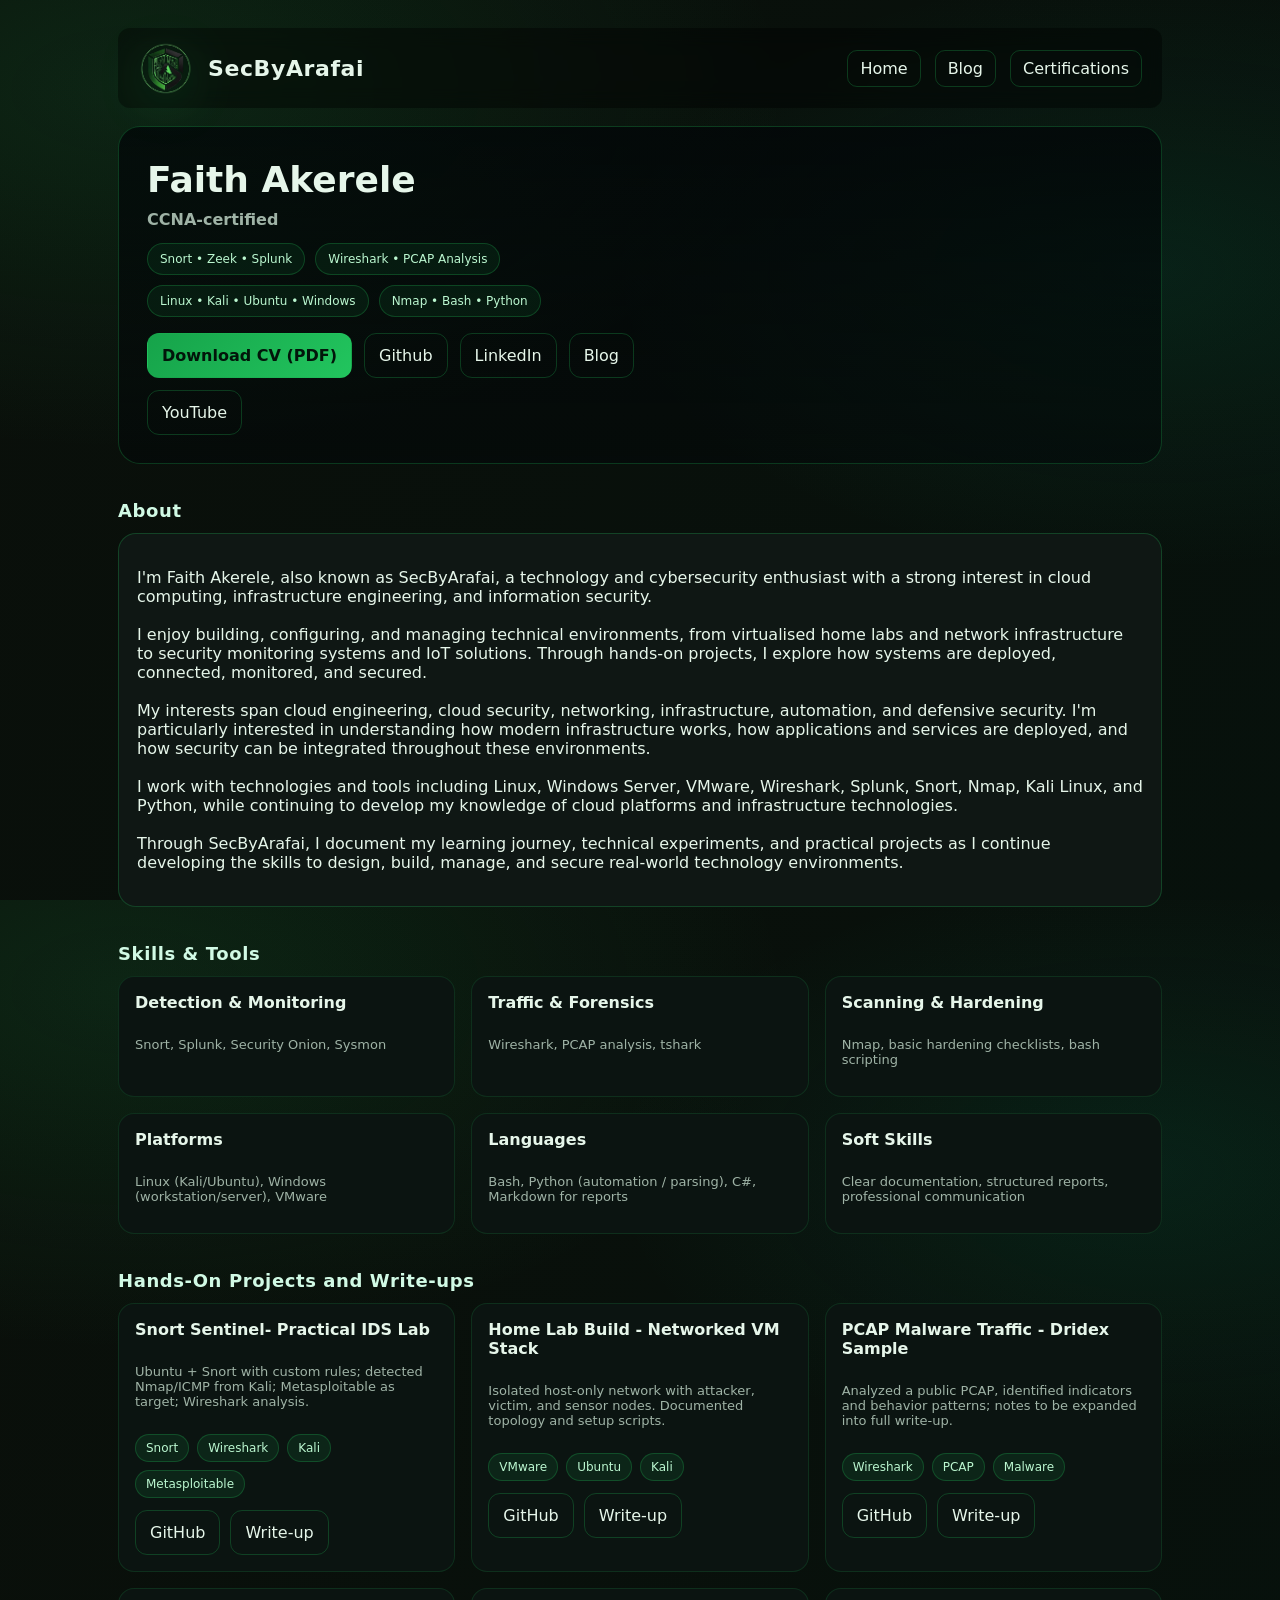
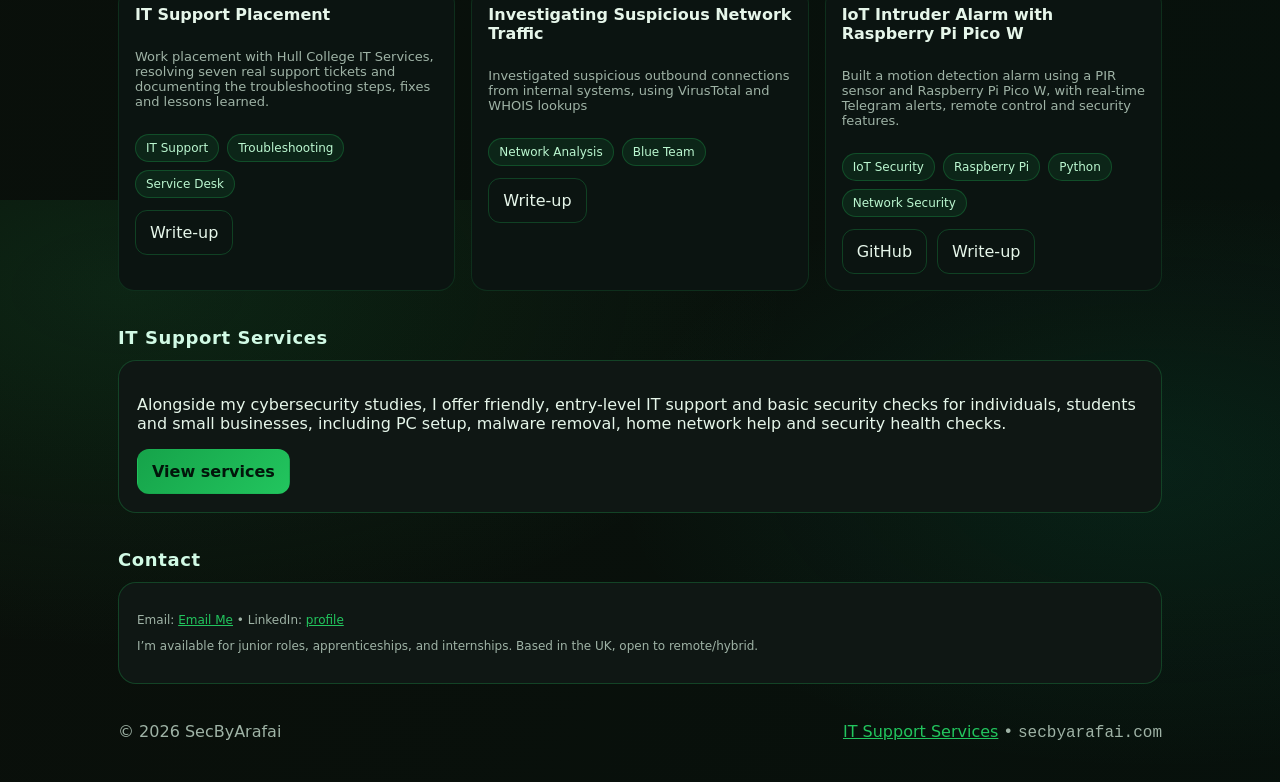
==== commit 7f3c8c69: "Add files via upload" ====
--- a/secbyarafai-main/index.html
+++ b/secbyarafai-main/index.html
@@ -36,7 +36,7 @@
         <div>
           <h2>Faith Akerele</h2>
           <p>
-            <strong>CCNA-certified | Blue Team | Aspiring SOC Analyst</strong> <br />
+            <strong>CCNA-certified </strong> <br />
           </p>
           <div class="badges">
             <span class="badge">Snort • Zeek • Splunk</span>
@@ -85,32 +85,24 @@
         </section>
 
       <!-- ABOUT -->
-      <section id="about">
-        <div class="sec-title"><h3>About</h3></div>
-        <div class="panel">
-          <p>
-            I’m Faith Akerele, also known as SecByArafai, a cybersecurity
-            student focused on Blue Team operations. My work centres around
-            network defense, intrusion detection, and malware traffic analysis.
-            <br />
-            <br />
-            I build and manage realistic home lab environments where I simulate
-            attacks, investigate incidents, and produce structured SOC-style
-            reports to develop practical detection and response skills.
-            <br /><br />
-            Alongside defensive security, I explore Red Team fundamentals such
-            as basic penetration testing and vulnerability scanning to better
-            understand attacker behaviour and strengthen my defensive approach.
-            <br /><br />
-            I regularly use tools including Wireshark, Zeek, Snort, Splunk,
-            Nmap, and Kali Linux, and I document my work to reflect real-world
-            security workflows. <br /><br />
-            I’m currently working towards a junior SOC analyst or incident
-            response role, where I can apply my hands-on skills and continue
-            learning in a real-world environment.
-          </p>
-        </div>
-      </section>
+    
+<section id="about">
+  <div class="sec-title"><h3>About</h3></div>
+  <div class="panel">
+    <p>
+      I'm Faith Akerele, also known as SecByArafai, a technology and cybersecurity enthusiast with a strong interest in cloud computing, infrastructure engineering, and information security.
+      <br /><br />
+      I enjoy building, configuring, and managing technical environments, from virtualised home labs and network infrastructure to security monitoring systems and IoT solutions. Through hands-on projects, I explore how systems are deployed, connected, monitored, and secured.
+      <br /><br />
+      My interests span cloud engineering, cloud security, networking, infrastructure, automation, and defensive security. I'm particularly interested in understanding how modern infrastructure works, how applications and services are deployed, and how security can be integrated throughout these environments.
+      <br /><br />
+      I work with technologies and tools including Linux, Windows Server, VMware, Wireshark, Splunk, Snort, Nmap, Kali Linux, and Python, while continuing to develop my knowledge of cloud platforms and infrastructure technologies.
+      <br /><br />
+      Through SecByArafai, I document my learning journey, technical experiments, and practical projects as I continue developing the skills to design, build, manage, and secure real-world technology environments.
+    </p>
+  </div>
+</section>
+
 
       <!-- SKILLS -->
       <section id="skills">
@@ -153,7 +145,7 @@
       <!-- PROJECTS -->
       <section id="projects">
         <div class="sec-title">
-          <h3>Hands‑On Projects</h3>
+          <h3>Hands‑On Projects and Write-ups</h3>
         </div>
         <div class="grid" id="projectGrid"></div>
       </section>
@@ -254,6 +246,12 @@
         //   tags: ["Phishing", "Training"],
         //   links: { repo: "#", blog: "#" },
         // },
+        {
+          title: "IoT Intruder Alarm with Raspberry Pi Pico W",
+          desc: "Built a motion detection alarm using a PIR sensor and Raspberry Pi Pico W, with real-time Telegram alerts, remote control and security features.",
+          tags: ["IoT Security", "Raspberry Pi", "Python", "Network Security"],
+          links: { repo: "https://github.com/secbyarafai/IoT-PicoGuard/blob/main/README.md", blog: "https://secbyarafai.medium.com/building-an-iot-intruder-alarm-with-a-raspberry-pi-pico-w-pir-detection-and-telegram-alerts-441f799f3e02?sharedUserId=secbyarafai" },
+        },
         ];
 
       const grid = document.getElementById("projectGrid");
